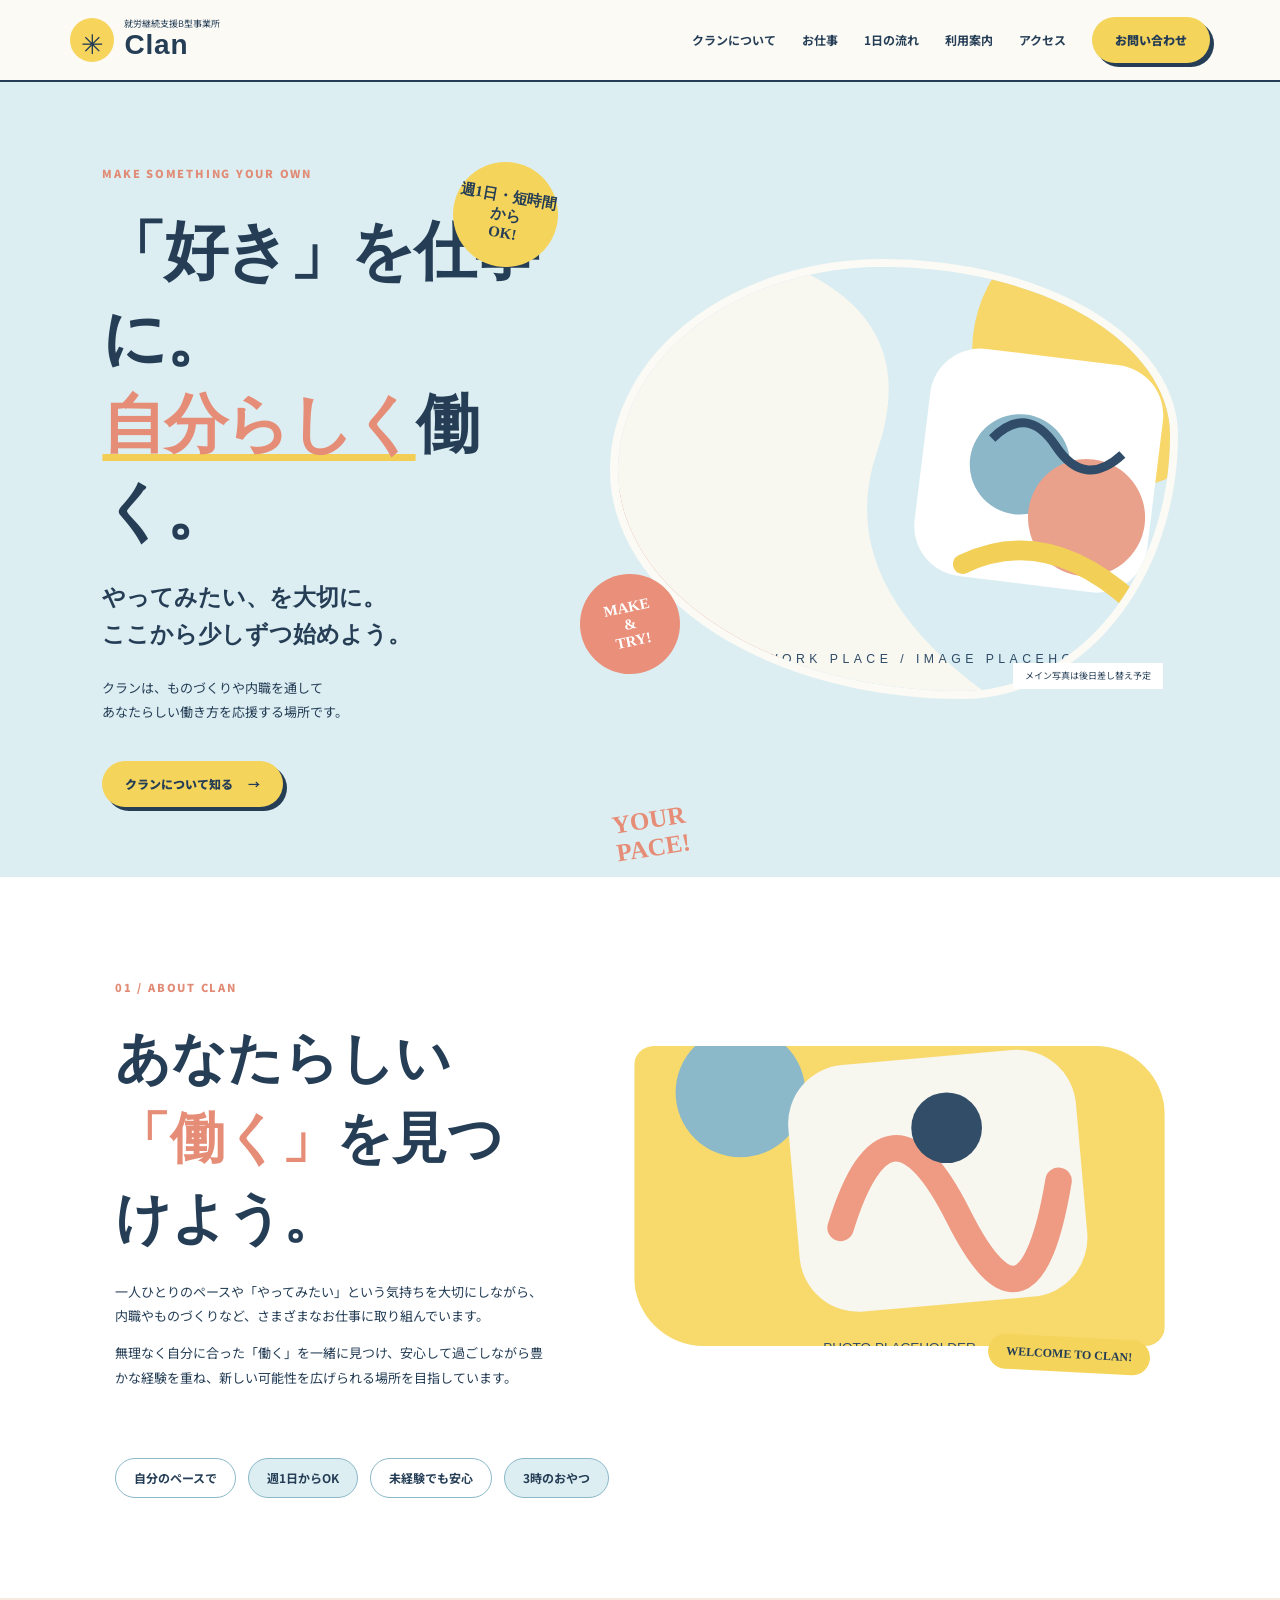
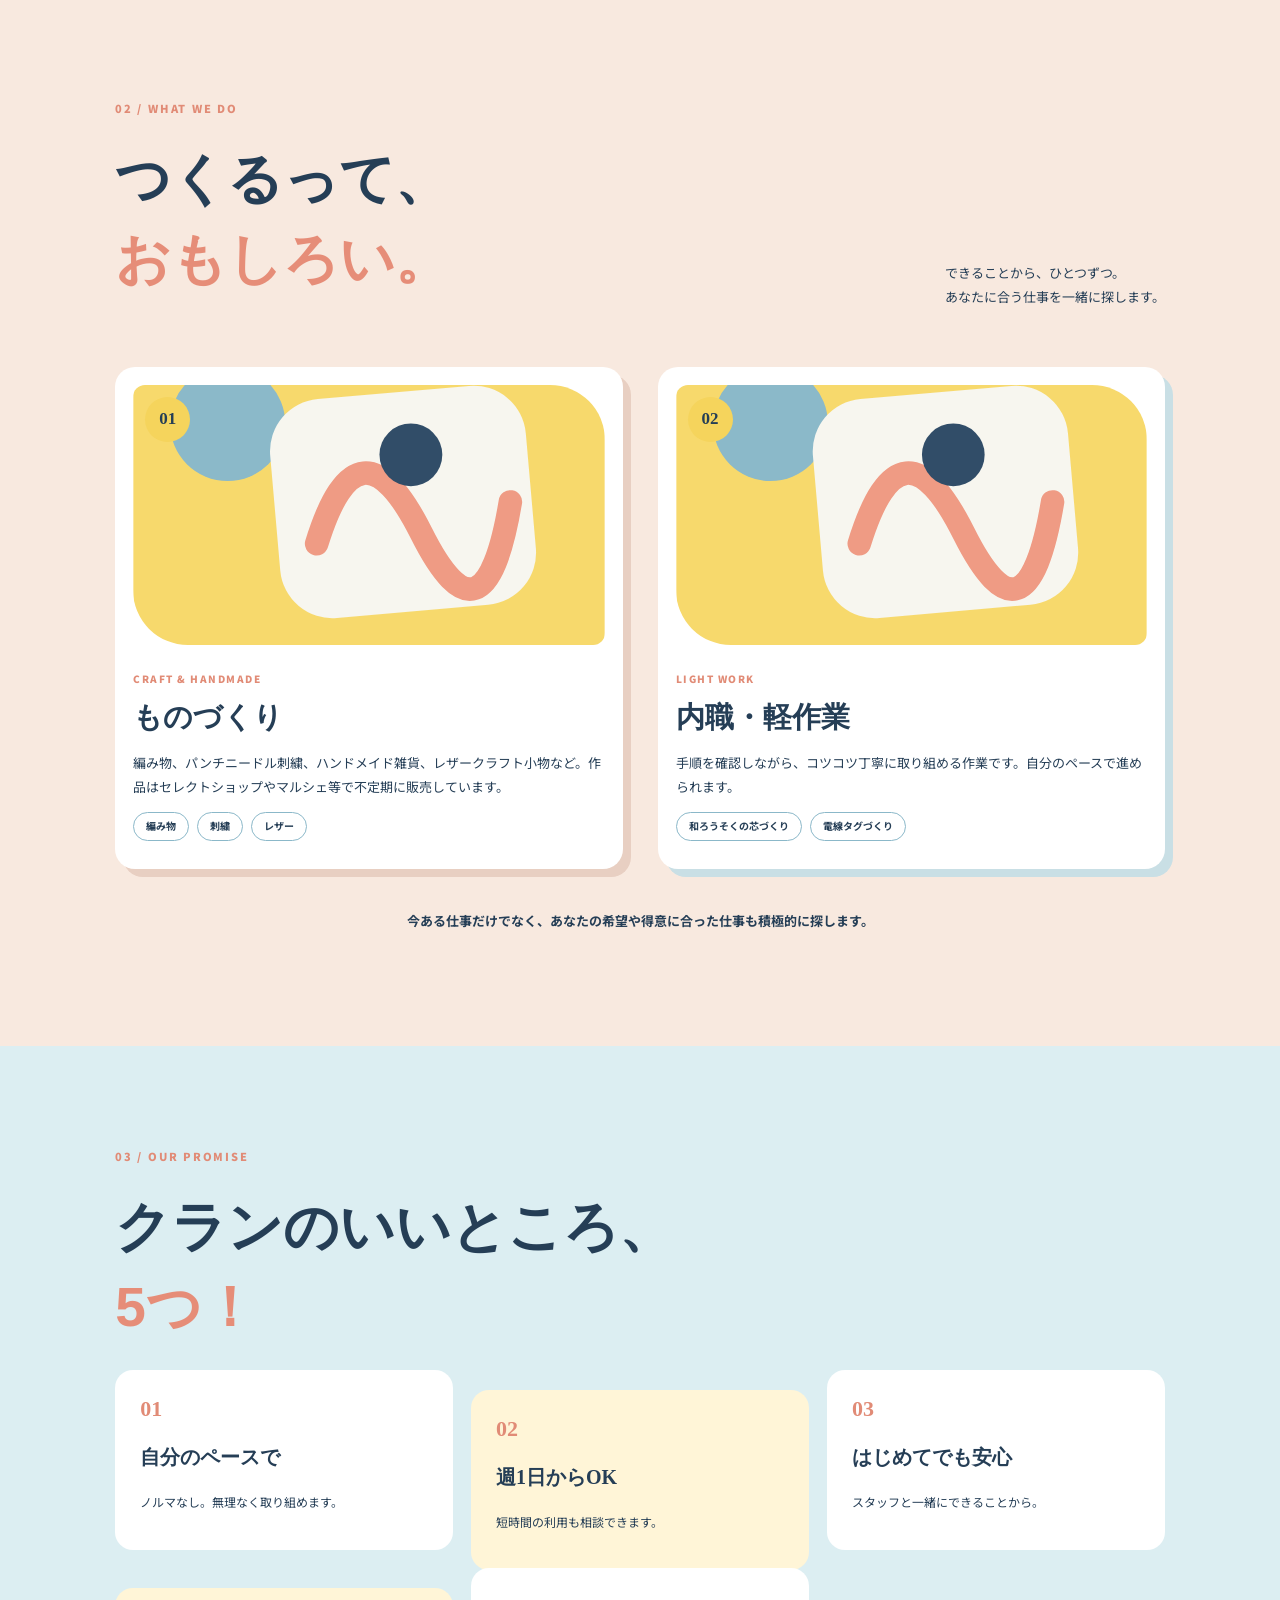
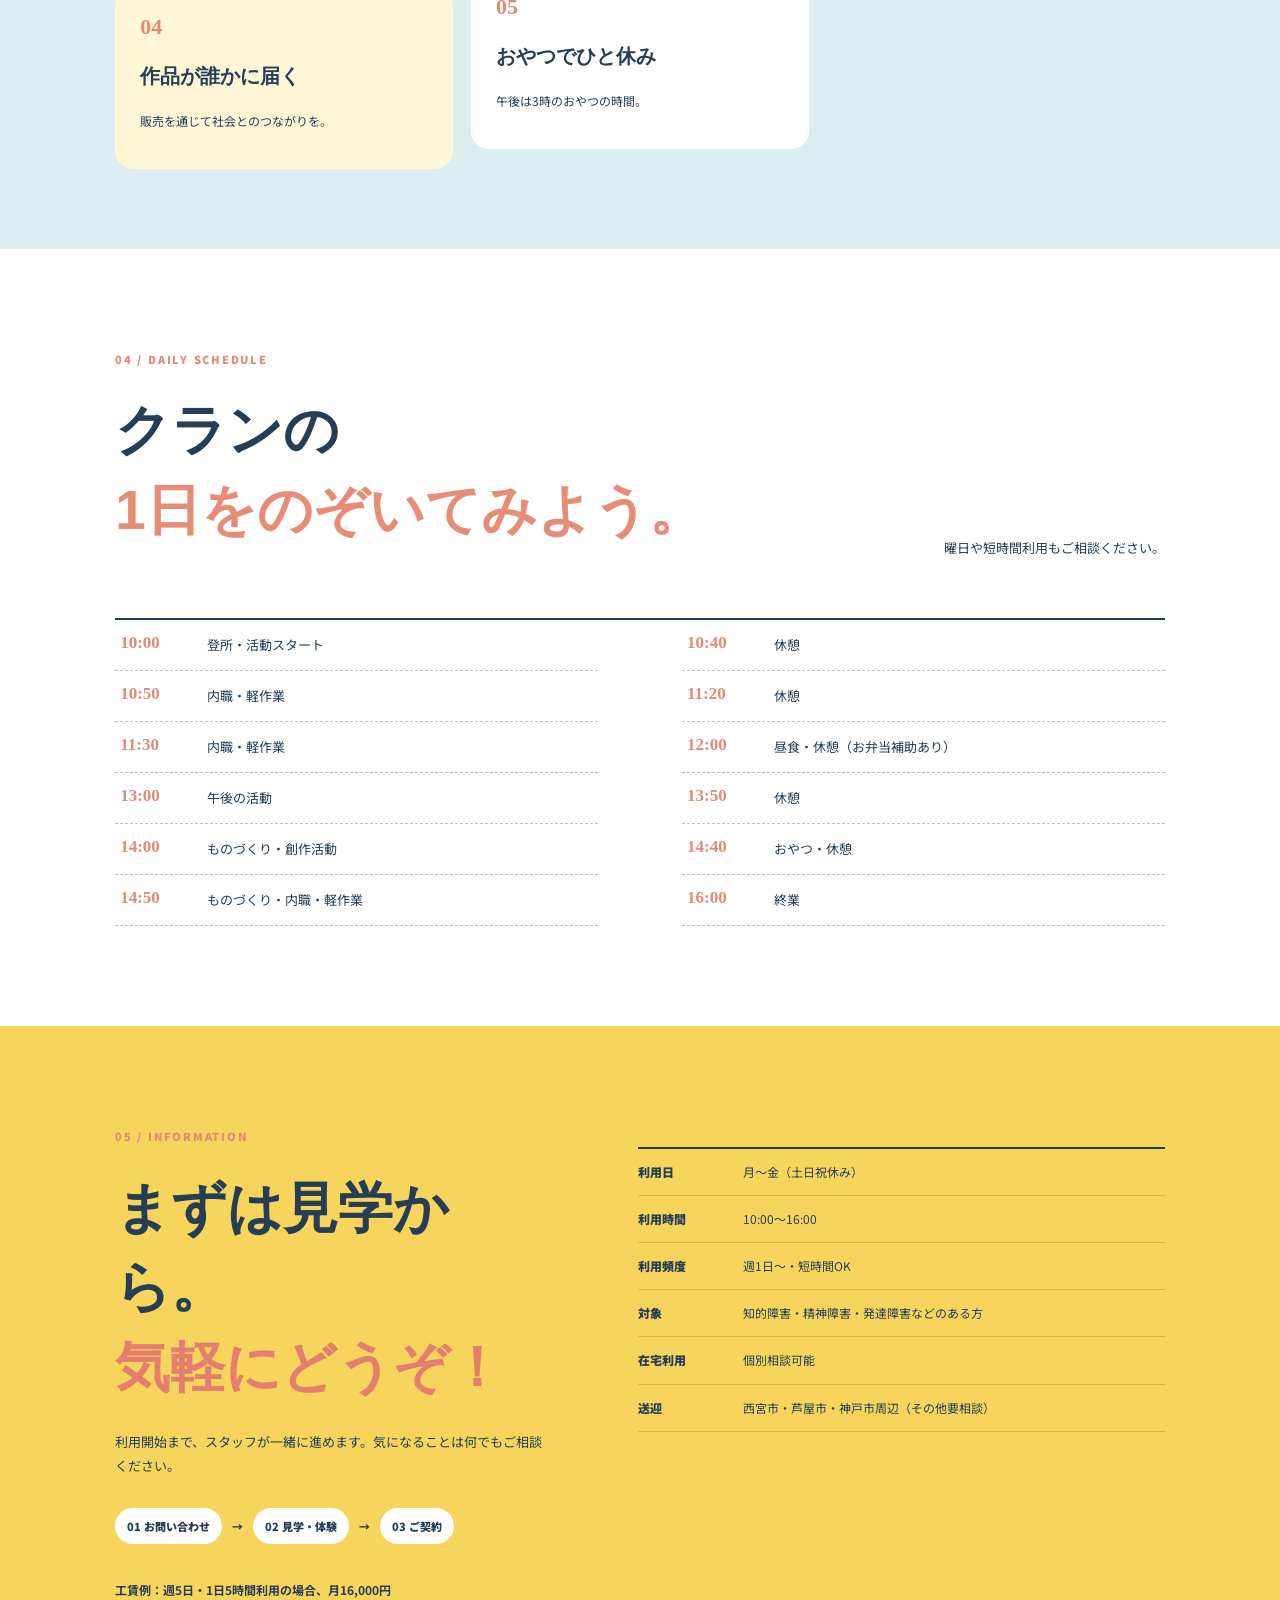
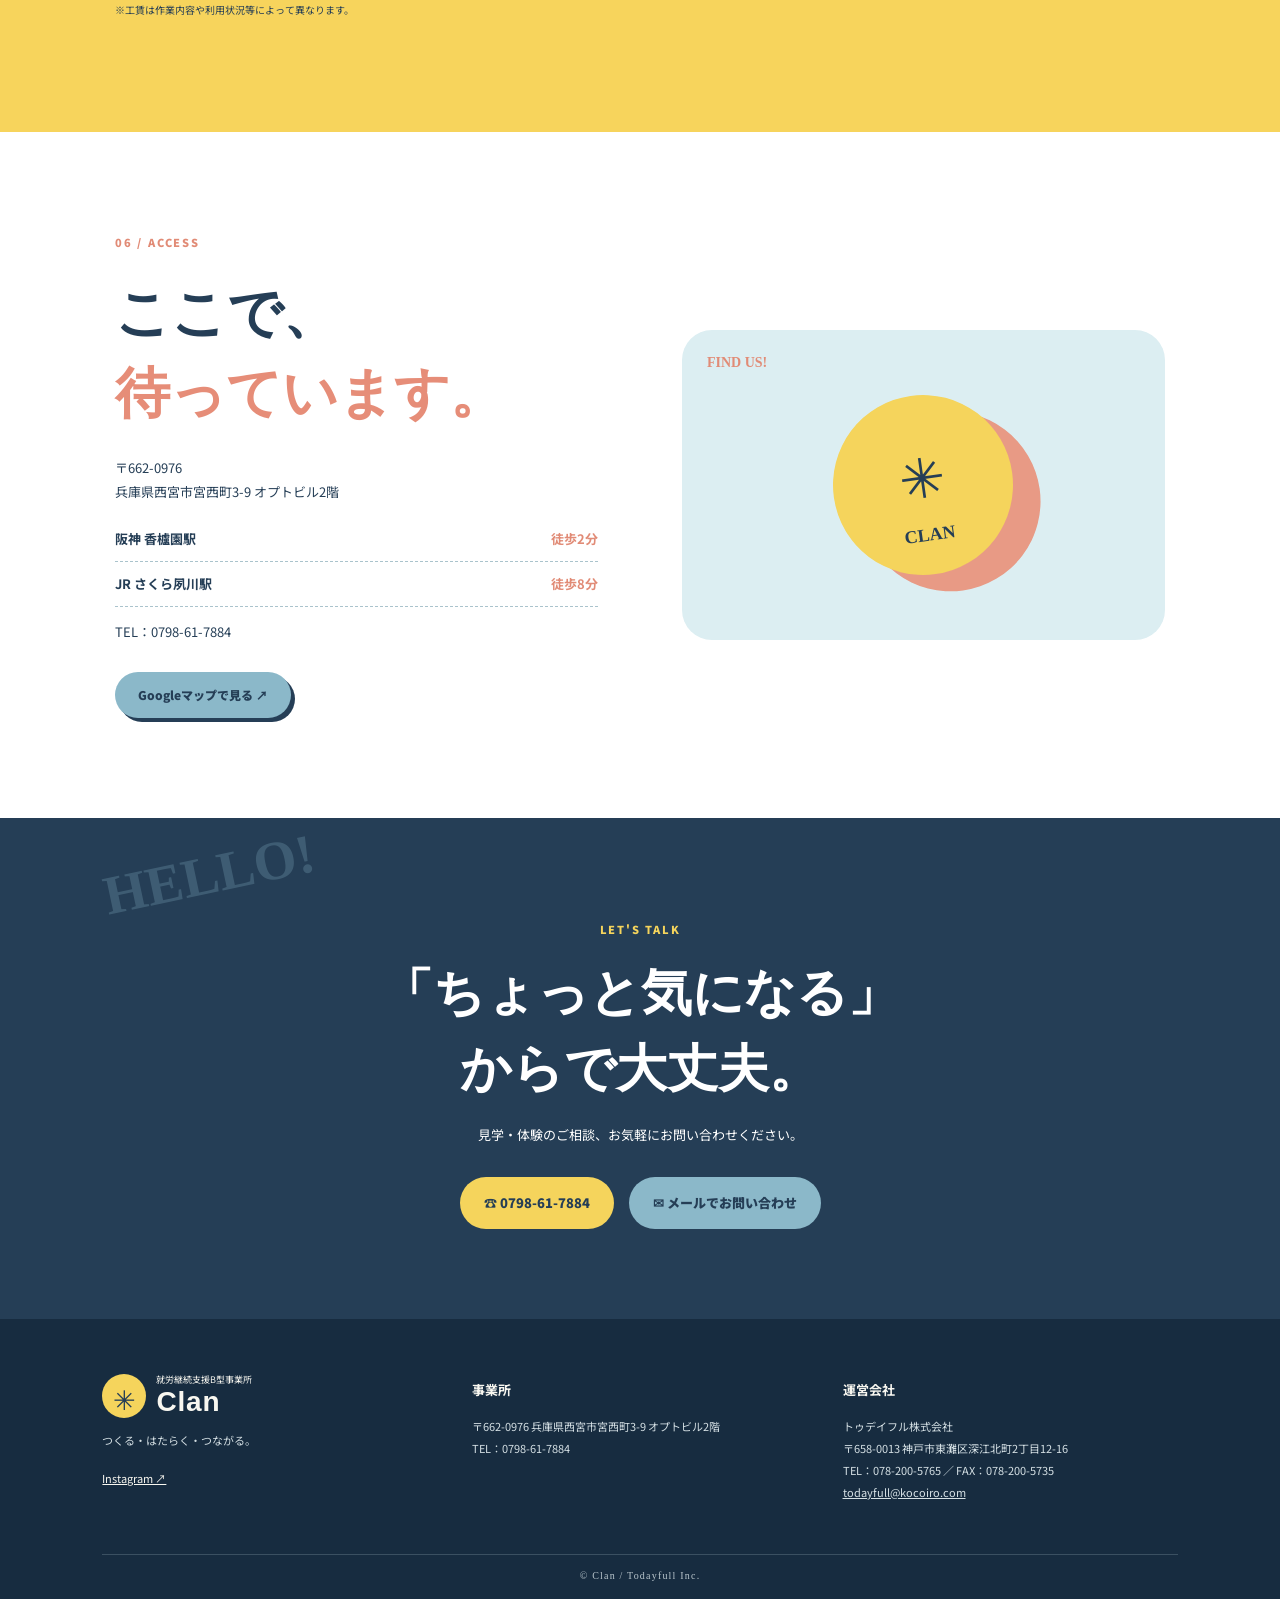
==== clan_hp_pattern_c/index.html @ 0d075fb5 "fistcommit" ====
<!doctype html>
<html lang="ja"><head><meta charset="utf-8"><meta name="viewport" content="width=device-width,initial-scale=1">
<meta name="description" content="就労継続支援B型事業所 Clan。ものづくりや内職を通して、自分らしい働き方を見つける場所です。">
<title>Clan｜好きなことを、仕事に。</title>
<link rel="preconnect" href="https://fonts.googleapis.com"><link rel="preconnect" href="https://fonts.gstatic.com" crossorigin>
<link href="https://fonts.googleapis.com/css2?family=Kosugi+Maru&family=Noto+Sans+JP:wght@400;500;700;900&display=swap" rel="stylesheet"><link rel="stylesheet" href="style.css"></head>
<body>
<header><a class="logo" href="#"><span class="logo-mark">✳</span><span><small>就労継続支援B型事業所</small><b>Clan</b></span></a><button class="menu" aria-expanded="false">MENU ☰</button><nav><a href="#about">クランについて</a><a href="#work">お仕事</a><a href="#day">1日の流れ</a><a href="#guide">利用案内</a><a href="#access">アクセス</a><a class="nav-btn" href="mailto:todayfull@kocoiro.com">お問い合わせ</a></nav></header>
<main>
<section class="hero"><div class="hero-text"><span class="sticker">週1日・短時間から<br>OK!</span><p class="eyebrow">MAKE SOMETHING YOUR OWN</p><h1>「好き」を仕事に。<br><span>自分らしく</span>働く。</h1><p class="lead">やってみたい、を大切に。<br>ここから少しずつ始めよう。</p><p class="intro-copy">クランは、ものづくりや内職を通して<br>あなたらしい働き方を応援する場所です。</p><a class="pill-btn" href="#guide">クランについて知る <b>→</b></a></div><div class="hero-image"><img src="assets/hero-placeholder.svg" alt="メインビジュアル仮画像"><span class="photo-note">メイン写真は後日差し替え予定</span><span class="burst">MAKE<br> &<br> TRY!</span></div><div class="scribble">YOUR<br>PACE!</div></section>
<section id="about" class="about section"><div class="section-tag">01 / ABOUT CLAN</div><div class="about-grid"><div><h2>あなたらしい<br><em>「働く」</em>を見つけよう。</h2><p>一人ひとりのペースや「やってみたい」という気持ちを大切にしながら、内職やものづくりなど、さまざまなお仕事に取り組んでいます。</p><p>無理なく自分に合った「働く」を一緒に見つけ、安心して過ごしながら豊かな経験を重ね、新しい可能性を広げられる場所を目指しています。</p></div><div class="about-photo"><img src="assets/facility-placeholder.svg" alt="事業所の仮画像"><span>WELCOME TO CLAN!</span></div></div><div class="mini-points"><span>自分のペースで</span><span>週1日からOK</span><span>未経験でも安心</span><span>3時のおやつ</span></div></section>
<section id="work" class="work section"><div class="section-tag">02 / WHAT WE DO</div><div class="section-title"><h2>つくるって、<br><em>おもしろい。</em></h2><p>できることから、ひとつずつ。<br>あなたに合う仕事を一緒に探します。</p></div><div class="work-grid"><article class="work-card craft"><div class="work-img"><img src="assets/craft-placeholder.svg" alt="ものづくりの仮画像"><b>01</b></div><p class="label">CRAFT & HANDMADE</p><h3>ものづくり</h3><p>編み物、パンチニードル刺繍、ハンドメイド雑貨、レザークラフト小物など。作品はセレクトショップやマルシェ等で不定期に販売しています。</p><div class="tags"><span>編み物</span><span>刺繍</span><span>レザー</span></div></article><article class="work-card light"><div class="work-img"><img src="assets/lightwork-placeholder.svg" alt="内職の仮画像"><b>02</b></div><p class="label">LIGHT WORK</p><h3>内職・軽作業</h3><p>手順を確認しながら、コツコツ丁寧に取り組める作業です。自分のペースで進められます。</p><div class="tags"><span>和ろうそくの芯づくり</span><span>電線タグづくり</span></div></article></div><p class="work-foot">今ある仕事だけでなく、あなたの希望や得意に合った仕事も積極的に探します。</p></section>
<section class="support section"><div class="section-tag">03 / OUR PROMISE</div><h2>クランのいいところ、<br><em>5つ！</em></h2><div class="support-grid"><article><b>01</b><h3>自分のペースで</h3><p>ノルマなし。無理なく取り組めます。</p></article><article><b>02</b><h3>週1日からOK</h3><p>短時間の利用も相談できます。</p></article><article><b>03</b><h3>はじめてでも安心</h3><p>スタッフと一緒にできることから。</p></article><article><b>04</b><h3>作品が誰かに届く</h3><p>販売を通じて社会とのつながりを。</p></article><article><b>05</b><h3>おやつでひと休み</h3><p>午後は3時のおやつの時間。</p></article></div></section>
<section id="day" class="day section"><div class="section-tag">04 / DAILY SCHEDULE</div><div class="section-title"><h2>クランの<br><em>1日をのぞいてみよう。</em></h2><p>曜日や短時間利用もご相談ください。</p></div><div class="schedule"><div><b>10:00</b><span>登所・活動スタート</span></div><div><b>10:40</b><span>休憩</span></div><div><b>10:50</b><span>内職・軽作業</span></div><div><b>11:20</b><span>休憩</span></div><div><b>11:30</b><span>内職・軽作業</span></div><div><b>12:00</b><span>昼食・休憩（お弁当補助あり）</span></div><div><b>13:00</b><span>午後の活動</span></div><div><b>13:50</b><span>休憩</span></div><div><b>14:00</b><span>ものづくり・創作活動</span></div><div><b>14:40</b><span>おやつ・休憩</span></div><div><b>14:50</b><span>ものづくり・内職・軽作業</span></div><div><b>16:00</b><span>終業</span></div></div></section>
<section id="guide" class="guide section"><div class="section-tag">05 / INFORMATION</div><div class="guide-grid"><div><h2>まずは見学から。<br><em>気軽にどうぞ！</em></h2><p>利用開始まで、スタッフが一緒に進めます。気になることは何でもご相談ください。</p><div class="steps"><span>01 お問い合わせ</span><i>→</i><span>02 見学・体験</span><i>→</i><span>03 ご契約</span></div></div><dl><div><dt>利用日</dt><dd>月〜金（土日祝休み）</dd></div><div><dt>利用時間</dt><dd>10:00〜16:00</dd></div><div><dt>利用頻度</dt><dd>週1日〜・短時間OK</dd></div><div><dt>対象</dt><dd>知的障害・精神障害・発達障害などのある方</dd></div><div><dt>在宅利用</dt><dd>個別相談可能</dd></div><div><dt>送迎</dt><dd>西宮市・芦屋市・神戸市周辺（その他要相談）</dd></div></dl></div><p class="wage">工賃例：週5日・1日5時間利用の場合、月16,000円 <small>※工賃は作業内容や利用状況等によって異なります。</small></p></section>
<section id="access" class="access section"><div class="section-tag">06 / ACCESS</div><div class="access-grid"><div><h2>ここで、<br><em>待っています。</em></h2><p>〒662-0976<br>兵庫県西宮市宮西町3-9 オプトビル2階</p><div class="station"><b>阪神 香櫨園駅</b><strong>徒歩2分</strong></div><div class="station"><b>JR さくら夙川駅</b><strong>徒歩8分</strong></div><p>TEL：<a href="tel:0798617884">0798-61-7884</a></p><a class="pill-btn blue" target="_blank" rel="noopener" href="https://www.google.com/maps/search/?api=1&query=兵庫県西宮市宮西町3-9+オプトビル2階">Googleマップで見る ↗</a></div><div class="map-card"><span>FIND US!</span><div class="map-art">✳<br><small>CLAN</small></div></div></div></section>
<section class="contact"><div class="contact-shape">HELLO!</div><p class="section-tag">LET'S TALK</p><h2>「ちょっと気になる」<br>からで大丈夫。</h2><p>見学・体験のご相談、お気軽にお問い合わせください。</p><div class="contact-buttons"><a href="tel:0798617884">☎ 0798-61-7884</a><a href="mailto:todayfull@kocoiro.com">✉ メールでお問い合わせ</a></div></section>
</main>
<footer><div class="footer-grid"><div><a class="logo foot-logo" href="#"><span class="logo-mark">✳</span><span><small>就労継続支援B型事業所</small><b>Clan</b></span></a><p>つくる・はたらく・つながる。</p><a href="https://www.instagram.com/kocoiro/" target="_blank" rel="noopener">Instagram ↗</a></div><div><b>事業所</b><p>〒662-0976 兵庫県西宮市宮西町3-9 オプトビル2階<br>TEL：0798-61-7884</p></div><div><b>運営会社</b><p>トゥデイフル株式会社<br>〒658-0013 神戸市東灘区深江北町2丁目12-16<br>TEL：078-200-5765 ／ FAX：078-200-5735<br><a href="mailto:todayfull@kocoiro.com">todayfull@kocoiro.com</a></p></div></div><div class="copyright">© Clan / Todayfull Inc.</div></footer><script src="script.js"></script></body></html>
---- clan_hp_pattern_c/style.css ----
*{box-sizing:border-box}html{scroll-behavior:smooth}body{margin:0;background:#fbfaf5;color:#253e56;font-family:"Noto Sans JP",sans-serif;line-height:1.85}a{color:inherit;text-decoration:none}header{height:82px;padding:0 5.5%;display:flex;align-items:center;justify-content:space-between;background:#fbfaf5;position:sticky;top:0;z-index:10;border-bottom:2px solid #253e56}nav{display:flex;align-items:center;gap:26px;font-size:12px;font-weight:700}nav a:hover{color:#e78e79}.logo{display:flex;align-items:center;gap:10px}.logo-mark{width:44px;height:44px;border-radius:50%;background:#f7d45c;color:#253e56;display:grid;place-items:center;font-size:27px}.logo small,.logo b{display:block;line-height:1.2}.logo small{font-size:9px}.logo b{font:900 28px "Kosugi Maru",sans-serif;letter-spacing:.03em}.nav-btn,.pill-btn{background:#f5d45c;border-radius:50px;padding:12px 23px;font-size:12px;font-weight:900;display:inline-flex;gap:15px;align-items:center;box-shadow:4px 4px 0 #253e56}.menu{display:none}.hero{min-height:620px;padding:70px 8%;display:grid;grid-template-columns:.9fr 1.1fr;gap:4%;align-items:center;position:relative;overflow:hidden;background:#dceef2}.hero-text{position:relative;z-index:2}.eyebrow,.section-tag{font-size:11px;font-weight:900;letter-spacing:.16em;color:#e18b76}.hero h1{font:900 clamp(42px,5vw,70px)/1.35 "Kosugi Maru",sans-serif;margin:25px 0;color:#253e56;letter-spacing:-.04em}.hero h1 span{color:#e68d78;text-decoration:underline;text-decoration-color:#f2cf54;text-decoration-thickness:7px;text-underline-offset:8px}.lead{font:700 23px/1.6 "Kosugi Maru",sans-serif}.intro-copy{font-size:13px;margin:22px 0}.pill-btn{margin-top:15px}.hero-image{height:440px;position:relative}.hero-image img{width:100%;height:100%;object-fit:cover;border-radius:48% 52% 38% 62%/48% 40% 60% 52%;border:8px solid #fbfaf5}.photo-note{position:absolute;bottom:10px;right:15px;background:#fff;padding:5px 12px;font-size:9px}.sticker{position:absolute;right:2%;top:10px;background:#f5d45c;border-radius:50%;width:105px;height:105px;display:grid;place-content:center;text-align:center;font:900 15px "Kosugi Maru";transform:rotate(10deg);z-index:3}.burst{position:absolute;bottom:25px;left:-30px;background:#e98f7a;color:#fff;border-radius:50%;width:100px;height:100px;display:grid;place-content:center;text-align:center;font:900 15px "Kosugi Maru";transform:rotate(-12deg)}.scribble{position:absolute;bottom:15px;left:48%;font:900 25px "Kosugi Maru";color:#e68d78;transform:rotate(-9deg)}.section{padding:100px 9%}.section h2{font:900 clamp(34px,4.5vw,55px)/1.45 "Kosugi Maru",sans-serif;margin:22px 0}.section h2 em{font-style:normal;color:#e68d78}.about{background:#fff}.about-grid{display:grid;grid-template-columns:.9fr 1.1fr;gap:8%;align-items:center}.about-grid p{font-size:13px}.about-photo{position:relative}.about-photo img{width:100%;height:300px;object-fit:cover;border-radius:20px 70px 20px 70px}.about-photo span{position:absolute;bottom:-18px;right:15px;background:#f5d45c;padding:10px 18px;border-radius:30px;font:900 12px "Kosugi Maru";transform:rotate(3deg)}.mini-points{display:flex;flex-wrap:wrap;gap:12px;margin-top:55px}.mini-points span,.tags span{border:1.5px solid #8bb8c9;border-radius:50px;padding:8px 18px;font-size:12px;font-weight:700}.mini-points span:nth-child(2n){background:#dceef2}.work{background:#f8e9df}.section-title{display:flex;align-items:end;justify-content:space-between;margin-bottom:45px}.section-title p{font-size:13px}.work-grid{display:grid;grid-template-columns:1fr 1fr;gap:35px}.work-card{background:#fff;padding:18px 18px 28px;border-radius:20px;box-shadow:8px 8px 0 #e8cfc2}.work-card.light{box-shadow:8px 8px 0 #c9dfe5}.work-img{height:260px;position:relative}.work-img img{width:100%;height:100%;object-fit:cover;border-radius:12px 55px 12px 55px}.work-img b{position:absolute;top:12px;left:12px;background:#f5d45c;border-radius:50%;width:45px;height:45px;display:grid;place-items:center;font:900 17px Georgia}.label{font-size:10px;letter-spacing:.15em;color:#e18b76;font-weight:900;margin-top:25px}.work-card h3{font:900 29px "Kosugi Maru";margin:0}.work-card>p:not(.label){font-size:13px}.tags{display:flex;gap:8px;flex-wrap:wrap}.tags span{font-size:10px;padding:4px 12px}.work-foot{text-align:center;font-size:13px;font-weight:700;margin-top:40px}.support{background:#dceef2}.support-grid{display:grid;grid-template-columns:repeat(3,1fr);gap:18px}.support-grid article{background:#fff;border-radius:18px;padding:25px;min-height:170px;position:relative}.support-grid article:nth-child(2n){transform:translateY(20px);background:#fff5d7}.support-grid b{font:900 22px Georgia;color:#e18b76}.support-grid h3{font:900 20px "Kosugi Maru"}.support-grid p{font-size:12px}.day{background:#fff}.schedule{display:grid;grid-template-columns:1fr 1fr;gap:0 8%;border-top:2px solid #253e56}.schedule div{display:flex;gap:22px;padding:13px 5px;border-bottom:1px dashed #a9c5cf}.schedule b{font:900 17px Georgia;color:#e18b76;min-width:65px}.schedule span{font-size:13px}.guide{background:#f7d45c}.guide-grid{display:grid;grid-template-columns:1fr 1.2fr;gap:8%;align-items:start}.guide-grid h2 em{color:#e47f70}.guide-grid>div>p{font-size:13px}.guide dl{margin:0;border-top:2px solid #253e56}.guide dl div{display:grid;grid-template-columns:105px 1fr;padding:12px 0;border-bottom:1px solid #d1b94f;font-size:12px}.guide dt{font-weight:900}.guide dd{margin:0}.steps{display:flex;flex-wrap:wrap;gap:10px;align-items:center;margin-top:30px;font-size:11px;font-weight:900}.steps span{background:#fff;border-radius:40px;padding:8px 12px}.steps i{font-style:normal}.wage{font-size:12px;font-weight:700;margin-top:35px}.wage small{display:block;font-size:10px;font-weight:400}.access{background:#fff}.access-grid{display:grid;grid-template-columns:1fr 1fr;gap:8%;align-items:center}.access-grid p{font-size:13px}.station{display:flex;justify-content:space-between;border-bottom:1px dashed #aac3cc;padding:10px 0;font-size:13px}.station strong{color:#e18b76}.blue{background:#8bb8c9;box-shadow:4px 4px 0 #253e56}.map-card{height:310px;background:#dceef2;border-radius:30px;display:grid;place-items:center;position:relative;overflow:hidden}.map-card>span{position:absolute;top:25px;left:25px;font:900 14px "Kosugi Maru";color:#e18b76}.map-art{width:180px;height:180px;border-radius:50%;background:#f5d45c;display:grid;place-content:center;text-align:center;font-size:55px;box-shadow:25px 20px 0 #e89a85;transform:rotate(-8deg)}.map-art small{font:900 18px "Kosugi Maru"}.contact{background:#253e56;color:#fff;text-align:center;padding:90px 7%;position:relative;overflow:hidden}.contact h2{font:900 clamp(35px,4vw,52px)/1.5 "Kosugi Maru";margin:15px}.contact>p:not(.section-tag){font-size:13px}.contact .section-tag{color:#f5d45c}.contact-shape{position:absolute;left:8%;top:25px;color:#8bb8c9;font:900 55px "Kosugi Maru";opacity:.25;transform:rotate(-12deg)}.contact-buttons{display:flex;justify-content:center;gap:15px;margin-top:30px}.contact-buttons a{background:#f5d45c;color:#253e56;border-radius:50px;padding:14px 24px;font-size:13px;font-weight:900}.contact-buttons a:nth-child(2){background:#8bb8c9}footer{background:#172c40;color:#f8f7f0;padding:55px 8% 18px}.footer-grid{display:grid;grid-template-columns:1fr 1fr 1fr;gap:35px}.foot-logo .logo-mark{background:#f5d45c}.footer-grid p{font-size:11px;line-height:2;color:#d5e0e4}.footer-grid>div>b{font-size:13px}.footer-grid a:not(.logo){text-decoration:underline;font-size:11px}.copyright{text-align:center;border-top:1px solid #3b5061;margin-top:40px;padding-top:15px;font:10px Georgia;letter-spacing:.12em;color:#b8c5cb}@media(max-width:900px){nav{gap:12px;font-size:10px}.section{padding:80px 7%}.hero{padding-left:6%;padding-right:6%}}@media(max-width:700px){header{height:70px;padding:0 6%}.menu{display:block;border:0;background:none;color:#253e56;font-weight:900}nav{display:none;position:absolute;top:70px;left:0;right:0;background:#fbfaf5;padding:20px 7%;flex-direction:column;align-items:stretch;border-bottom:2px solid #253e56}nav.open{display:flex}nav a{padding:8px}.hero{display:flex;flex-direction:column;padding:50px 7% 75px;gap:35px}.hero h1{font-size:43px}.hero-image{height:290px;width:100%}.sticker{right:0;top:0;width:85px;height:85px;font-size:12px}.burst{width:75px;height:75px;font-size:12px;left:-10px}.scribble{display:none}.section{padding:75px 7%}.about-grid,.guide-grid,.access-grid{grid-template-columns:1fr;gap:25px}.about-photo img{height:230px}.section-title{display:block}.section-title p{margin-top:15px}.work-grid{grid-template-columns:1fr}.work-img{height:220px}.support-grid{grid-template-columns:1fr 1fr}.support-grid article:nth-child(2n){transform:none}.schedule{grid-template-columns:1fr}.guide dl div{grid-template-columns:90px 1fr}.contact-buttons{flex-direction:column;align-items:center}.contact-buttons a{width:min(100%,310px)}.footer-grid{grid-template-columns:1fr;gap:22px}.map-card{height:230px}}
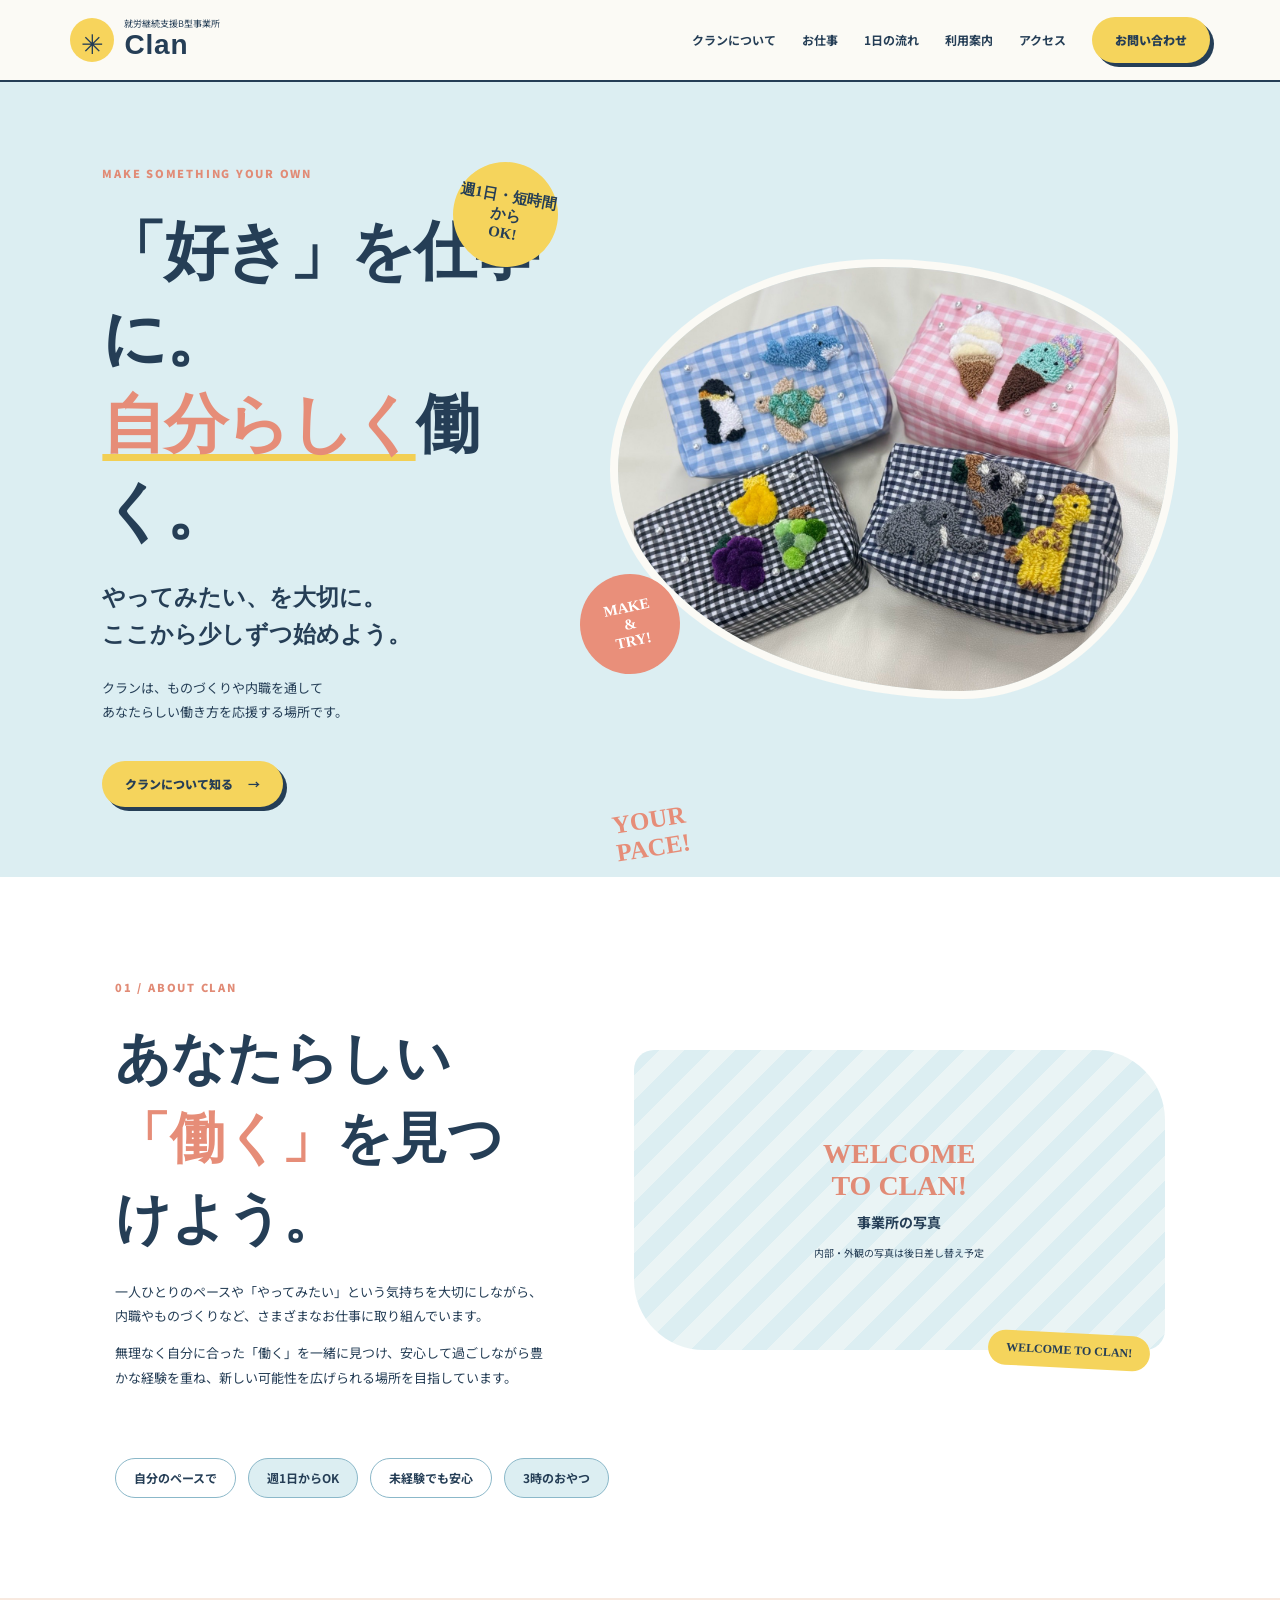
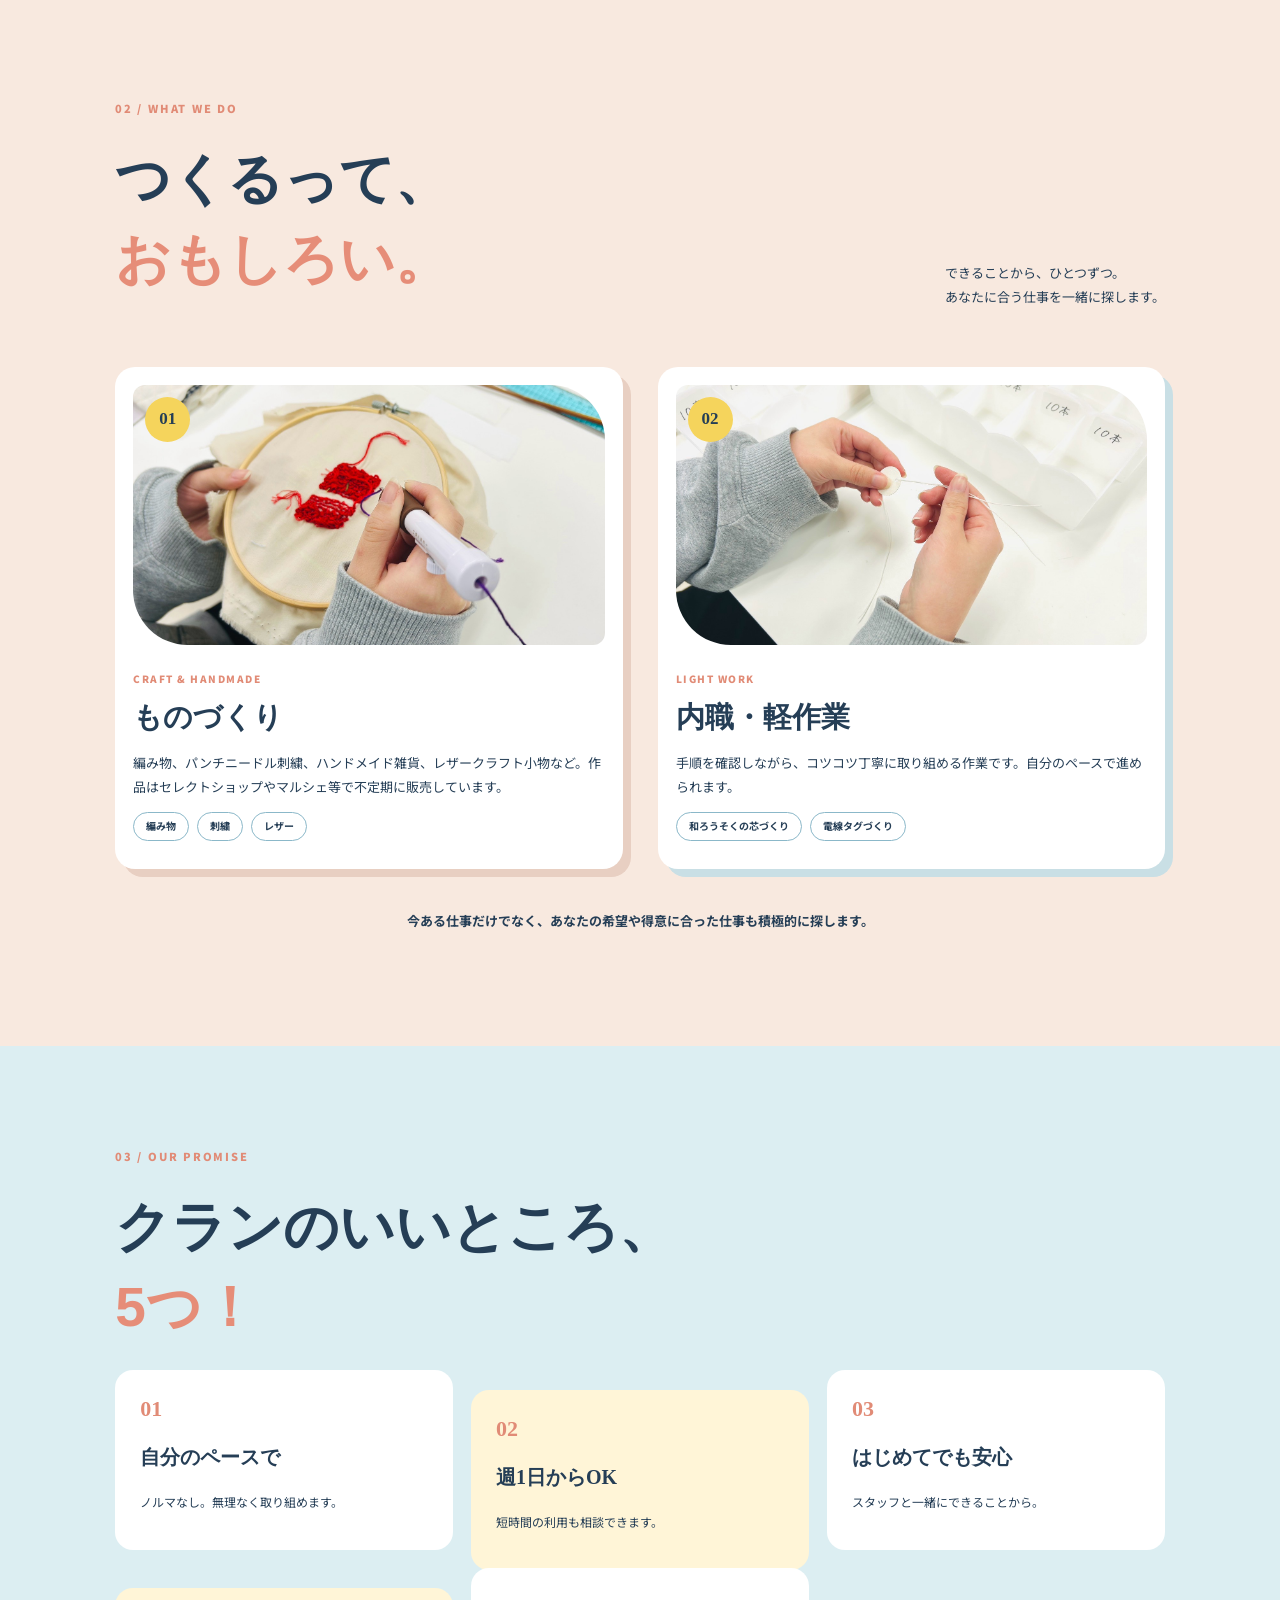
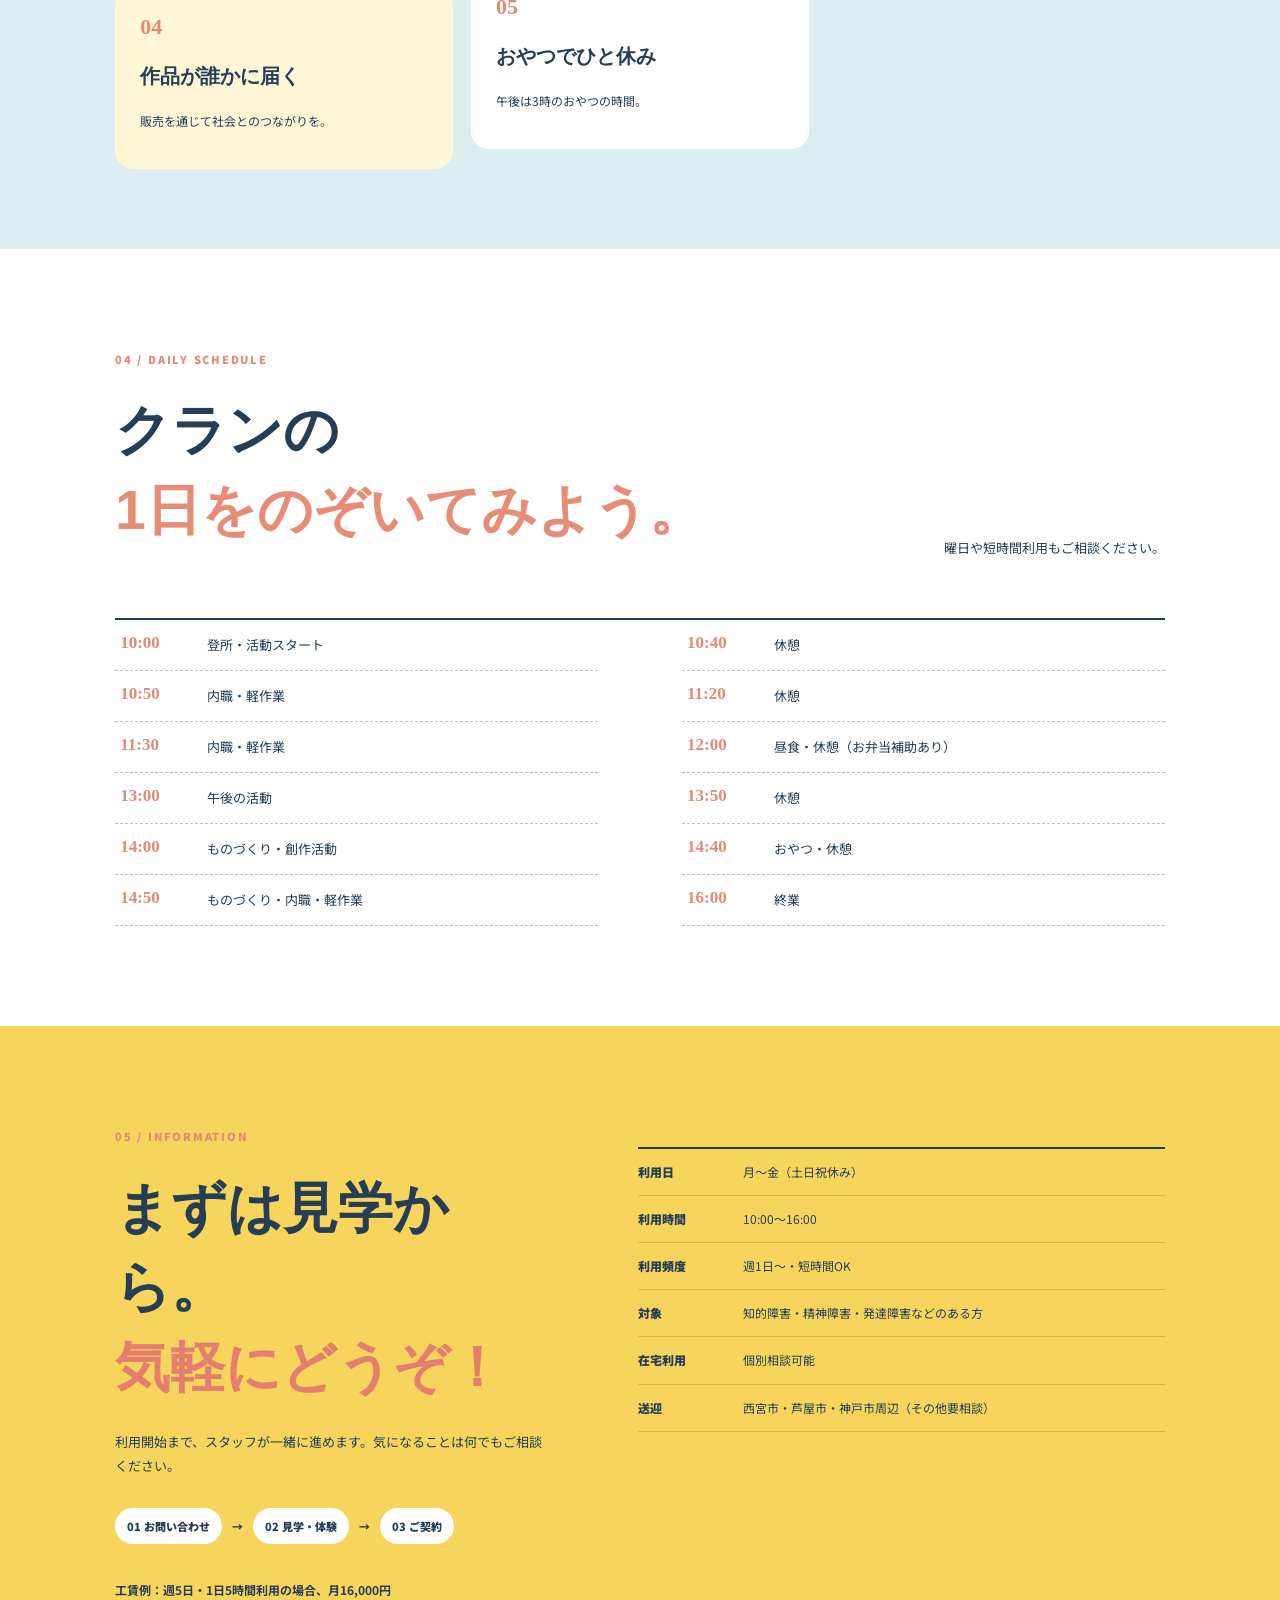
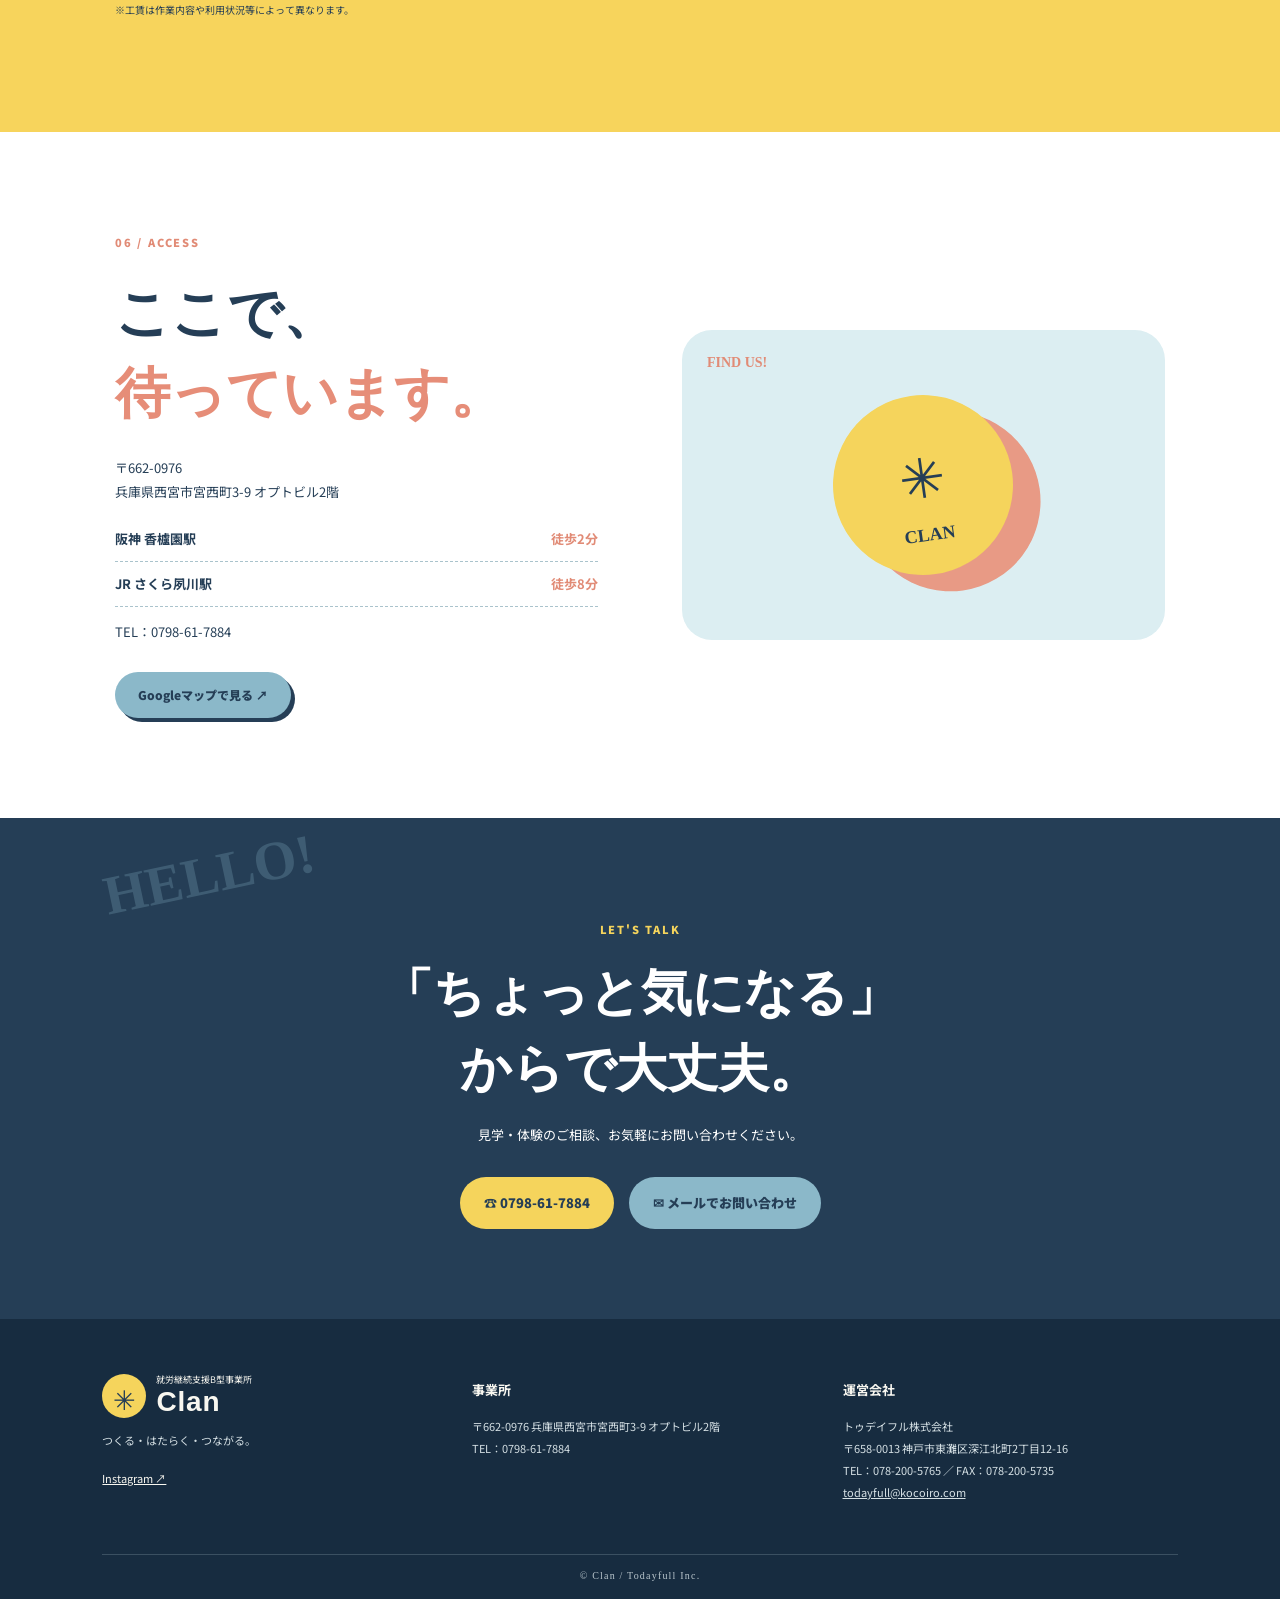
==== commit f6f0000f: "modify1115" ====
--- a/clan_hp_pattern_c/index.html
+++ b/clan_hp_pattern_c/index.html
@@ -1,19 +1,120 @@
 <!doctype html>
-<html lang="ja"><head><meta charset="utf-8"><meta name="viewport" content="width=device-width,initial-scale=1">
+<html lang="ja">
+<head>
+<meta charset="utf-8">
+<meta name="viewport" content="width=device-width,initial-scale=1">
 <meta name="description" content="就労継続支援B型事業所 Clan。ものづくりや内職を通して、自分らしい働き方を見つける場所です。">
 <title>Clan｜好きなことを、仕事に。</title>
-<link rel="preconnect" href="https://fonts.googleapis.com"><link rel="preconnect" href="https://fonts.gstatic.com" crossorigin>
-<link href="https://fonts.googleapis.com/css2?family=Kosugi+Maru&family=Noto+Sans+JP:wght@400;500;700;900&display=swap" rel="stylesheet"><link rel="stylesheet" href="style.css"></head>
+<link rel="preconnect" href="https://fonts.googleapis.com">
+<link rel="preconnect" href="https://fonts.gstatic.com" crossorigin>
+<link href="https://fonts.googleapis.com/css2?family=Kosugi+Maru&family=Noto+Sans+JP:wght@400;500;700;900&display=swap" rel="stylesheet">
+<link rel="stylesheet" href="style.css">
+</head>
 <body>
-<header><a class="logo" href="#"><span class="logo-mark">✳</span><span><small>就労継続支援B型事業所</small><b>Clan</b></span></a><button class="menu" aria-expanded="false">MENU ☰</button><nav><a href="#about">クランについて</a><a href="#work">お仕事</a><a href="#day">1日の流れ</a><a href="#guide">利用案内</a><a href="#access">アクセス</a><a class="nav-btn" href="mailto:todayfull@kocoiro.com">お問い合わせ</a></nav></header>
+<header>
+  <a class="logo" href="#"><span class="logo-mark">✳</span><span><small>就労継続支援B型事業所</small><b>Clan</b></span></a>
+  <button class="menu" aria-expanded="false" aria-label="メニューを開く">MENU ☰</button>
+  <nav>
+    <a href="#about">クランについて</a><a href="#work">お仕事</a><a href="#day">1日の流れ</a><a href="#guide">利用案内</a><a href="#access">アクセス</a>
+    <a class="nav-btn" href="mailto:todayfull@kocoiro.com">お問い合わせ</a>
+  </nav>
+</header>
 <main>
-<section class="hero"><div class="hero-text"><span class="sticker">週1日・短時間から<br>OK!</span><p class="eyebrow">MAKE SOMETHING YOUR OWN</p><h1>「好き」を仕事に。<br><span>自分らしく</span>働く。</h1><p class="lead">やってみたい、を大切に。<br>ここから少しずつ始めよう。</p><p class="intro-copy">クランは、ものづくりや内職を通して<br>あなたらしい働き方を応援する場所です。</p><a class="pill-btn" href="#guide">クランについて知る <b>→</b></a></div><div class="hero-image"><img src="assets/hero-placeholder.svg" alt="メインビジュアル仮画像"><span class="photo-note">メイン写真は後日差し替え予定</span><span class="burst">MAKE<br> &<br> TRY!</span></div><div class="scribble">YOUR<br>PACE!</div></section>
-<section id="about" class="about section"><div class="section-tag">01 / ABOUT CLAN</div><div class="about-grid"><div><h2>あなたらしい<br><em>「働く」</em>を見つけよう。</h2><p>一人ひとりのペースや「やってみたい」という気持ちを大切にしながら、内職やものづくりなど、さまざまなお仕事に取り組んでいます。</p><p>無理なく自分に合った「働く」を一緒に見つけ、安心して過ごしながら豊かな経験を重ね、新しい可能性を広げられる場所を目指しています。</p></div><div class="about-photo"><img src="assets/facility-placeholder.svg" alt="事業所の仮画像"><span>WELCOME TO CLAN!</span></div></div><div class="mini-points"><span>自分のペースで</span><span>週1日からOK</span><span>未経験でも安心</span><span>3時のおやつ</span></div></section>
-<section id="work" class="work section"><div class="section-tag">02 / WHAT WE DO</div><div class="section-title"><h2>つくるって、<br><em>おもしろい。</em></h2><p>できることから、ひとつずつ。<br>あなたに合う仕事を一緒に探します。</p></div><div class="work-grid"><article class="work-card craft"><div class="work-img"><img src="assets/craft-placeholder.svg" alt="ものづくりの仮画像"><b>01</b></div><p class="label">CRAFT & HANDMADE</p><h3>ものづくり</h3><p>編み物、パンチニードル刺繍、ハンドメイド雑貨、レザークラフト小物など。作品はセレクトショップやマルシェ等で不定期に販売しています。</p><div class="tags"><span>編み物</span><span>刺繍</span><span>レザー</span></div></article><article class="work-card light"><div class="work-img"><img src="assets/lightwork-placeholder.svg" alt="内職の仮画像"><b>02</b></div><p class="label">LIGHT WORK</p><h3>内職・軽作業</h3><p>手順を確認しながら、コツコツ丁寧に取り組める作業です。自分のペースで進められます。</p><div class="tags"><span>和ろうそくの芯づくり</span><span>電線タグづくり</span></div></article></div><p class="work-foot">今ある仕事だけでなく、あなたの希望や得意に合った仕事も積極的に探します。</p></section>
-<section class="support section"><div class="section-tag">03 / OUR PROMISE</div><h2>クランのいいところ、<br><em>5つ！</em></h2><div class="support-grid"><article><b>01</b><h3>自分のペースで</h3><p>ノルマなし。無理なく取り組めます。</p></article><article><b>02</b><h3>週1日からOK</h3><p>短時間の利用も相談できます。</p></article><article><b>03</b><h3>はじめてでも安心</h3><p>スタッフと一緒にできることから。</p></article><article><b>04</b><h3>作品が誰かに届く</h3><p>販売を通じて社会とのつながりを。</p></article><article><b>05</b><h3>おやつでひと休み</h3><p>午後は3時のおやつの時間。</p></article></div></section>
-<section id="day" class="day section"><div class="section-tag">04 / DAILY SCHEDULE</div><div class="section-title"><h2>クランの<br><em>1日をのぞいてみよう。</em></h2><p>曜日や短時間利用もご相談ください。</p></div><div class="schedule"><div><b>10:00</b><span>登所・活動スタート</span></div><div><b>10:40</b><span>休憩</span></div><div><b>10:50</b><span>内職・軽作業</span></div><div><b>11:20</b><span>休憩</span></div><div><b>11:30</b><span>内職・軽作業</span></div><div><b>12:00</b><span>昼食・休憩（お弁当補助あり）</span></div><div><b>13:00</b><span>午後の活動</span></div><div><b>13:50</b><span>休憩</span></div><div><b>14:00</b><span>ものづくり・創作活動</span></div><div><b>14:40</b><span>おやつ・休憩</span></div><div><b>14:50</b><span>ものづくり・内職・軽作業</span></div><div><b>16:00</b><span>終業</span></div></div></section>
-<section id="guide" class="guide section"><div class="section-tag">05 / INFORMATION</div><div class="guide-grid"><div><h2>まずは見学から。<br><em>気軽にどうぞ！</em></h2><p>利用開始まで、スタッフが一緒に進めます。気になることは何でもご相談ください。</p><div class="steps"><span>01 お問い合わせ</span><i>→</i><span>02 見学・体験</span><i>→</i><span>03 ご契約</span></div></div><dl><div><dt>利用日</dt><dd>月〜金（土日祝休み）</dd></div><div><dt>利用時間</dt><dd>10:00〜16:00</dd></div><div><dt>利用頻度</dt><dd>週1日〜・短時間OK</dd></div><div><dt>対象</dt><dd>知的障害・精神障害・発達障害などのある方</dd></div><div><dt>在宅利用</dt><dd>個別相談可能</dd></div><div><dt>送迎</dt><dd>西宮市・芦屋市・神戸市周辺（その他要相談）</dd></div></dl></div><p class="wage">工賃例：週5日・1日5時間利用の場合、月16,000円 <small>※工賃は作業内容や利用状況等によって異なります。</small></p></section>
-<section id="access" class="access section"><div class="section-tag">06 / ACCESS</div><div class="access-grid"><div><h2>ここで、<br><em>待っています。</em></h2><p>〒662-0976<br>兵庫県西宮市宮西町3-9 オプトビル2階</p><div class="station"><b>阪神 香櫨園駅</b><strong>徒歩2分</strong></div><div class="station"><b>JR さくら夙川駅</b><strong>徒歩8分</strong></div><p>TEL：<a href="tel:0798617884">0798-61-7884</a></p><a class="pill-btn blue" target="_blank" rel="noopener" href="https://www.google.com/maps/search/?api=1&query=兵庫県西宮市宮西町3-9+オプトビル2階">Googleマップで見る ↗</a></div><div class="map-card"><span>FIND US!</span><div class="map-art">✳<br><small>CLAN</small></div></div></div></section>
-<section class="contact"><div class="contact-shape">HELLO!</div><p class="section-tag">LET'S TALK</p><h2>「ちょっと気になる」<br>からで大丈夫。</h2><p>見学・体験のご相談、お気軽にお問い合わせください。</p><div class="contact-buttons"><a href="tel:0798617884">☎ 0798-61-7884</a><a href="mailto:todayfull@kocoiro.com">✉ メールでお問い合わせ</a></div></section>
+<section class="hero">
+  <div class="hero-text">
+    <span class="sticker">週1日・短時間から<br>OK!</span>
+    <p class="eyebrow">MAKE SOMETHING YOUR OWN</p>
+    <h1>「好き」を仕事に。<br><span>自分らしく</span>働く。</h1>
+    <p class="lead">やってみたい、を大切に。<br>ここから少しずつ始めよう。</p>
+    <p class="intro-copy">クランは、ものづくりや内職を通して<br>あなたらしい働き方を応援する場所です。</p>
+    <a class="pill-btn" href="#guide">クランについて知る <b>→</b></a>
+  </div>
+  <div class="hero-image"><img src="assets/main.jpg" alt="ギンガムチェックの生地に動物やアイスの刺繍を施したポーチ"><span class="burst">MAKE<br>&<br>TRY!</span></div>
+  <div class="scribble">YOUR<br>PACE!</div>
+</section>
+<section id="about" class="about section">
+  <div class="section-tag">01 / ABOUT CLAN</div>
+  <div class="about-grid">
+    <div><h2>あなたらしい<br><em>「働く」</em>を見つけよう。</h2>
+      <p>一人ひとりのペースや「やってみたい」という気持ちを大切にしながら、内職やものづくりなど、さまざまなお仕事に取り組んでいます。</p>
+      <p>無理なく自分に合った「働く」を一緒に見つけ、安心して過ごしながら豊かな経験を重ね、新しい可能性を広げられる場所を目指しています。</p>
+    </div>
+    <div class="about-photo"><div class="facility-placeholder"><span>WELCOME<br>TO CLAN!</span><b>事業所の写真</b><small>内部・外観の写真は後日差し替え予定</small></div><span>WELCOME TO CLAN!</span></div>
+  </div>
+  <div class="mini-points"><span>自分のペースで</span><span>週1日からOK</span><span>未経験でも安心</span><span>3時のおやつ</span></div>
+</section>
+<section id="work" class="work section">
+  <div class="section-tag">02 / WHAT WE DO</div>
+  <div class="section-title"><h2>つくるって、<br><em>おもしろい。</em></h2><p>できることから、ひとつずつ。<br>あなたに合う仕事を一緒に探します。</p></div>
+  <div class="work-grid">
+    <article class="work-card craft"><div class="work-img"><img src="assets/work1.jpg" alt="パンチニードルで赤い糸を使って制作している手元"><b>01</b></div>
+      <p class="label">CRAFT & HANDMADE</p><h3>ものづくり</h3>
+      <p>編み物、パンチニードル刺繍、ハンドメイド雑貨、レザークラフト小物など。作品はセレクトショップやマルシェ等で不定期に販売しています。</p>
+      <div class="tags"><span>編み物</span><span>刺繍</span><span>レザー</span></div>
+    </article>
+    <article class="work-card light"><div class="work-img"><img src="assets/work2.jpg" alt="和ろうそくの芯づくり作業をしている手元"><b>02</b></div>
+      <p class="label">LIGHT WORK</p><h3>内職・軽作業</h3>
+      <p>手順を確認しながら、コツコツ丁寧に取り組める作業です。自分のペースで進められます。</p>
+      <div class="tags"><span>和ろうそくの芯づくり</span><span>電線タグづくり</span></div>
+    </article>
+  </div>
+  <p class="work-foot">今ある仕事だけでなく、あなたの希望や得意に合った仕事も積極的に探します。</p>
+</section>
+<section class="support section">
+  <div class="section-tag">03 / OUR PROMISE</div><h2>クランのいいところ、<br><em>5つ！</em></h2>
+  <div class="support-grid">
+    <article><b>01</b><h3>自分のペースで</h3><p>ノルマなし。無理なく取り組めます。</p></article>
+    <article><b>02</b><h3>週1日からOK</h3><p>短時間の利用も相談できます。</p></article>
+    <article><b>03</b><h3>はじめてでも安心</h3><p>スタッフと一緒にできることから。</p></article>
+    <article><b>04</b><h3>作品が誰かに届く</h3><p>販売を通じて社会とのつながりを。</p></article>
+    <article><b>05</b><h3>おやつでひと休み</h3><p>午後は3時のおやつの時間。</p></article>
+  </div>
+</section>
+<section id="day" class="day section">
+  <div class="section-tag">04 / DAILY SCHEDULE</div><div class="section-title"><h2>クランの<br><em>1日をのぞいてみよう。</em></h2><p>曜日や短時間利用もご相談ください。</p></div>
+  <div class="schedule">
+    <div><b>10:00</b><span>登所・活動スタート</span></div><div><b>10:40</b><span>休憩</span></div>
+    <div><b>10:50</b><span>内職・軽作業</span></div><div><b>11:20</b><span>休憩</span></div>
+    <div><b>11:30</b><span>内職・軽作業</span></div><div><b>12:00</b><span>昼食・休憩（お弁当補助あり）</span></div>
+    <div><b>13:00</b><span>午後の活動</span></div><div><b>13:50</b><span>休憩</span></div>
+    <div><b>14:00</b><span>ものづくり・創作活動</span></div><div><b>14:40</b><span>おやつ・休憩</span></div>
+    <div><b>14:50</b><span>ものづくり・内職・軽作業</span></div><div><b>16:00</b><span>終業</span></div>
+  </div>
+</section>
+<section id="guide" class="guide section">
+  <div class="section-tag">05 / INFORMATION</div><div class="guide-grid">
+    <div><h2>まずは見学から。<br><em>気軽にどうぞ！</em></h2><p>利用開始まで、スタッフが一緒に進めます。気になることは何でもご相談ください。</p>
+      <div class="steps"><span>01 お問い合わせ</span><i>→</i><span>02 見学・体験</span><i>→</i><span>03 ご契約</span></div>
+    </div>
+    <dl>
+      <div><dt>利用日</dt><dd>月〜金（土日祝休み）</dd></div><div><dt>利用時間</dt><dd>10:00〜16:00</dd></div>
+      <div><dt>利用頻度</dt><dd>週1日〜・短時間OK</dd></div><div><dt>対象</dt><dd>知的障害・精神障害・発達障害などのある方</dd></div>
+      <div><dt>在宅利用</dt><dd>個別相談可能</dd></div><div><dt>送迎</dt><dd>西宮市・芦屋市・神戸市周辺（その他要相談）</dd></div>
+    </dl>
+  </div>
+  <p class="wage">工賃例：週5日・1日5時間利用の場合、月16,000円 <small>※工賃は作業内容や利用状況等によって異なります。</small></p>
+</section>
+<section id="access" class="access section">
+  <div class="section-tag">06 / ACCESS</div><div class="access-grid">
+    <div><h2>ここで、<br><em>待っています。</em></h2><p>〒662-0976<br>兵庫県西宮市宮西町3-9 オプトビル2階</p>
+      <div class="station"><b>阪神 香櫨園駅</b><strong>徒歩2分</strong></div><div class="station"><b>JR さくら夙川駅</b><strong>徒歩8分</strong></div>
+      <p>TEL：<a href="tel:0798617884">0798-61-7884</a></p><a class="pill-btn blue" target="_blank" rel="noopener" href="https://www.google.com/maps/search/?api=1&query=兵庫県西宮市宮西町3-9+オプトビル2階">Googleマップで見る ↗</a>
+    </div>
+    <div class="map-card"><span>FIND US!</span><div class="map-art">✳<br><small>CLAN</small></div></div>
+  </div>
+</section>
+<section class="contact"><div class="contact-shape">HELLO!</div><p class="section-tag">LET'S TALK</p><h2>「ちょっと気になる」<br>からで大丈夫。</h2><p>見学・体験のご相談、お気軽にお問い合わせください。</p>
+  <div class="contact-buttons"><a href="tel:0798617884">☎ 0798-61-7884</a><a href="mailto:todayfull@kocoiro.com">✉ メールでお問い合わせ</a></div>
+</section>
 </main>
-<footer><div class="footer-grid"><div><a class="logo foot-logo" href="#"><span class="logo-mark">✳</span><span><small>就労継続支援B型事業所</small><b>Clan</b></span></a><p>つくる・はたらく・つながる。</p><a href="https://www.instagram.com/kocoiro/" target="_blank" rel="noopener">Instagram ↗</a></div><div><b>事業所</b><p>〒662-0976 兵庫県西宮市宮西町3-9 オプトビル2階<br>TEL：0798-61-7884</p></div><div><b>運営会社</b><p>トゥデイフル株式会社<br>〒658-0013 神戸市東灘区深江北町2丁目12-16<br>TEL：078-200-5765 ／ FAX：078-200-5735<br><a href="mailto:todayfull@kocoiro.com">todayfull@kocoiro.com</a></p></div></div><div class="copyright">© Clan / Todayfull Inc.</div></footer><script src="script.js"></script></body></html>+<footer>
+  <div class="footer-grid">
+    <div><a class="logo foot-logo" href="#"><span class="logo-mark">✳</span><span><small>就労継続支援B型事業所</small><b>Clan</b></span></a><p>つくる・はたらく・つながる。</p><a href="https://www.instagram.com/kocoiro/" target="_blank" rel="noopener">Instagram ↗</a></div>
+    <div><b>事業所</b><p>〒662-0976 兵庫県西宮市宮西町3-9 オプトビル2階<br>TEL：0798-61-7884</p></div>
+    <div><b>運営会社</b><p>トゥデイフル株式会社<br>〒658-0013 神戸市東灘区深江北町2丁目12-16<br>TEL：078-200-5765 ／ FAX：078-200-5735<br><a href="mailto:todayfull@kocoiro.com">todayfull@kocoiro.com</a></p></div>
+  </div>
+  <div class="copyright">© Clan / Todayfull Inc.</div>
+</footer>
+<script src="script.js"></script>
+</body>
+</html>
--- a/clan_hp_pattern_c/style.css
+++ b/clan_hp_pattern_c/style.css
@@ -1 +1,121 @@
-*{box-sizing:border-box}html{scroll-behavior:smooth}body{margin:0;background:#fbfaf5;color:#253e56;font-family:"Noto Sans JP",sans-serif;line-height:1.85}a{color:inherit;text-decoration:none}header{height:82px;padding:0 5.5%;display:flex;align-items:center;justify-content:space-between;background:#fbfaf5;position:sticky;top:0;z-index:10;border-bottom:2px solid #253e56}nav{display:flex;align-items:center;gap:26px;font-size:12px;font-weight:700}nav a:hover{color:#e78e79}.logo{display:flex;align-items:center;gap:10px}.logo-mark{width:44px;height:44px;border-radius:50%;background:#f7d45c;color:#253e56;display:grid;place-items:center;font-size:27px}.logo small,.logo b{display:block;line-height:1.2}.logo small{font-size:9px}.logo b{font:900 28px "Kosugi Maru",sans-serif;letter-spacing:.03em}.nav-btn,.pill-btn{background:#f5d45c;border-radius:50px;padding:12px 23px;font-size:12px;font-weight:900;display:inline-flex;gap:15px;align-items:center;box-shadow:4px 4px 0 #253e56}.menu{display:none}.hero{min-height:620px;padding:70px 8%;display:grid;grid-template-columns:.9fr 1.1fr;gap:4%;align-items:center;position:relative;overflow:hidden;background:#dceef2}.hero-text{position:relative;z-index:2}.eyebrow,.section-tag{font-size:11px;font-weight:900;letter-spacing:.16em;color:#e18b76}.hero h1{font:900 clamp(42px,5vw,70px)/1.35 "Kosugi Maru",sans-serif;margin:25px 0;color:#253e56;letter-spacing:-.04em}.hero h1 span{color:#e68d78;text-decoration:underline;text-decoration-color:#f2cf54;text-decoration-thickness:7px;text-underline-offset:8px}.lead{font:700 23px/1.6 "Kosugi Maru",sans-serif}.intro-copy{font-size:13px;margin:22px 0}.pill-btn{margin-top:15px}.hero-image{height:440px;position:relative}.hero-image img{width:100%;height:100%;object-fit:cover;border-radius:48% 52% 38% 62%/48% 40% 60% 52%;border:8px solid #fbfaf5}.photo-note{position:absolute;bottom:10px;right:15px;background:#fff;padding:5px 12px;font-size:9px}.sticker{position:absolute;right:2%;top:10px;background:#f5d45c;border-radius:50%;width:105px;height:105px;display:grid;place-content:center;text-align:center;font:900 15px "Kosugi Maru";transform:rotate(10deg);z-index:3}.burst{position:absolute;bottom:25px;left:-30px;background:#e98f7a;color:#fff;border-radius:50%;width:100px;height:100px;display:grid;place-content:center;text-align:center;font:900 15px "Kosugi Maru";transform:rotate(-12deg)}.scribble{position:absolute;bottom:15px;left:48%;font:900 25px "Kosugi Maru";color:#e68d78;transform:rotate(-9deg)}.section{padding:100px 9%}.section h2{font:900 clamp(34px,4.5vw,55px)/1.45 "Kosugi Maru",sans-serif;margin:22px 0}.section h2 em{font-style:normal;color:#e68d78}.about{background:#fff}.about-grid{display:grid;grid-template-columns:.9fr 1.1fr;gap:8%;align-items:center}.about-grid p{font-size:13px}.about-photo{position:relative}.about-photo img{width:100%;height:300px;object-fit:cover;border-radius:20px 70px 20px 70px}.about-photo span{position:absolute;bottom:-18px;right:15px;background:#f5d45c;padding:10px 18px;border-radius:30px;font:900 12px "Kosugi Maru";transform:rotate(3deg)}.mini-points{display:flex;flex-wrap:wrap;gap:12px;margin-top:55px}.mini-points span,.tags span{border:1.5px solid #8bb8c9;border-radius:50px;padding:8px 18px;font-size:12px;font-weight:700}.mini-points span:nth-child(2n){background:#dceef2}.work{background:#f8e9df}.section-title{display:flex;align-items:end;justify-content:space-between;margin-bottom:45px}.section-title p{font-size:13px}.work-grid{display:grid;grid-template-columns:1fr 1fr;gap:35px}.work-card{background:#fff;padding:18px 18px 28px;border-radius:20px;box-shadow:8px 8px 0 #e8cfc2}.work-card.light{box-shadow:8px 8px 0 #c9dfe5}.work-img{height:260px;position:relative}.work-img img{width:100%;height:100%;object-fit:cover;border-radius:12px 55px 12px 55px}.work-img b{position:absolute;top:12px;left:12px;background:#f5d45c;border-radius:50%;width:45px;height:45px;display:grid;place-items:center;font:900 17px Georgia}.label{font-size:10px;letter-spacing:.15em;color:#e18b76;font-weight:900;margin-top:25px}.work-card h3{font:900 29px "Kosugi Maru";margin:0}.work-card>p:not(.label){font-size:13px}.tags{display:flex;gap:8px;flex-wrap:wrap}.tags span{font-size:10px;padding:4px 12px}.work-foot{text-align:center;font-size:13px;font-weight:700;margin-top:40px}.support{background:#dceef2}.support-grid{display:grid;grid-template-columns:repeat(3,1fr);gap:18px}.support-grid article{background:#fff;border-radius:18px;padding:25px;min-height:170px;position:relative}.support-grid article:nth-child(2n){transform:translateY(20px);background:#fff5d7}.support-grid b{font:900 22px Georgia;color:#e18b76}.support-grid h3{font:900 20px "Kosugi Maru"}.support-grid p{font-size:12px}.day{background:#fff}.schedule{display:grid;grid-template-columns:1fr 1fr;gap:0 8%;border-top:2px solid #253e56}.schedule div{display:flex;gap:22px;padding:13px 5px;border-bottom:1px dashed #a9c5cf}.schedule b{font:900 17px Georgia;color:#e18b76;min-width:65px}.schedule span{font-size:13px}.guide{background:#f7d45c}.guide-grid{display:grid;grid-template-columns:1fr 1.2fr;gap:8%;align-items:start}.guide-grid h2 em{color:#e47f70}.guide-grid>div>p{font-size:13px}.guide dl{margin:0;border-top:2px solid #253e56}.guide dl div{display:grid;grid-template-columns:105px 1fr;padding:12px 0;border-bottom:1px solid #d1b94f;font-size:12px}.guide dt{font-weight:900}.guide dd{margin:0}.steps{display:flex;flex-wrap:wrap;gap:10px;align-items:center;margin-top:30px;font-size:11px;font-weight:900}.steps span{background:#fff;border-radius:40px;padding:8px 12px}.steps i{font-style:normal}.wage{font-size:12px;font-weight:700;margin-top:35px}.wage small{display:block;font-size:10px;font-weight:400}.access{background:#fff}.access-grid{display:grid;grid-template-columns:1fr 1fr;gap:8%;align-items:center}.access-grid p{font-size:13px}.station{display:flex;justify-content:space-between;border-bottom:1px dashed #aac3cc;padding:10px 0;font-size:13px}.station strong{color:#e18b76}.blue{background:#8bb8c9;box-shadow:4px 4px 0 #253e56}.map-card{height:310px;background:#dceef2;border-radius:30px;display:grid;place-items:center;position:relative;overflow:hidden}.map-card>span{position:absolute;top:25px;left:25px;font:900 14px "Kosugi Maru";color:#e18b76}.map-art{width:180px;height:180px;border-radius:50%;background:#f5d45c;display:grid;place-content:center;text-align:center;font-size:55px;box-shadow:25px 20px 0 #e89a85;transform:rotate(-8deg)}.map-art small{font:900 18px "Kosugi Maru"}.contact{background:#253e56;color:#fff;text-align:center;padding:90px 7%;position:relative;overflow:hidden}.contact h2{font:900 clamp(35px,4vw,52px)/1.5 "Kosugi Maru";margin:15px}.contact>p:not(.section-tag){font-size:13px}.contact .section-tag{color:#f5d45c}.contact-shape{position:absolute;left:8%;top:25px;color:#8bb8c9;font:900 55px "Kosugi Maru";opacity:.25;transform:rotate(-12deg)}.contact-buttons{display:flex;justify-content:center;gap:15px;margin-top:30px}.contact-buttons a{background:#f5d45c;color:#253e56;border-radius:50px;padding:14px 24px;font-size:13px;font-weight:900}.contact-buttons a:nth-child(2){background:#8bb8c9}footer{background:#172c40;color:#f8f7f0;padding:55px 8% 18px}.footer-grid{display:grid;grid-template-columns:1fr 1fr 1fr;gap:35px}.foot-logo .logo-mark{background:#f5d45c}.footer-grid p{font-size:11px;line-height:2;color:#d5e0e4}.footer-grid>div>b{font-size:13px}.footer-grid a:not(.logo){text-decoration:underline;font-size:11px}.copyright{text-align:center;border-top:1px solid #3b5061;margin-top:40px;padding-top:15px;font:10px Georgia;letter-spacing:.12em;color:#b8c5cb}@media(max-width:900px){nav{gap:12px;font-size:10px}.section{padding:80px 7%}.hero{padding-left:6%;padding-right:6%}}@media(max-width:700px){header{height:70px;padding:0 6%}.menu{display:block;border:0;background:none;color:#253e56;font-weight:900}nav{display:none;position:absolute;top:70px;left:0;right:0;background:#fbfaf5;padding:20px 7%;flex-direction:column;align-items:stretch;border-bottom:2px solid #253e56}nav.open{display:flex}nav a{padding:8px}.hero{display:flex;flex-direction:column;padding:50px 7% 75px;gap:35px}.hero h1{font-size:43px}.hero-image{height:290px;width:100%}.sticker{right:0;top:0;width:85px;height:85px;font-size:12px}.burst{width:75px;height:75px;font-size:12px;left:-10px}.scribble{display:none}.section{padding:75px 7%}.about-grid,.guide-grid,.access-grid{grid-template-columns:1fr;gap:25px}.about-photo img{height:230px}.section-title{display:block}.section-title p{margin-top:15px}.work-grid{grid-template-columns:1fr}.work-img{height:220px}.support-grid{grid-template-columns:1fr 1fr}.support-grid article:nth-child(2n){transform:none}.schedule{grid-template-columns:1fr}.guide dl div{grid-template-columns:90px 1fr}.contact-buttons{flex-direction:column;align-items:center}.contact-buttons a{width:min(100%,310px)}.footer-grid{grid-template-columns:1fr;gap:22px}.map-card{height:230px}}+*{box-sizing:border-box}
+html{scroll-behavior:smooth}
+body{margin:0;background:#fbfaf5;color:#253e56;font-family:"Noto Sans JP",sans-serif;line-height:1.85}
+a{color:inherit;text-decoration:none}
+header{height:82px;padding:0 5.5%;display:flex;align-items:center;justify-content:space-between;background:#fbfaf5;position:sticky;top:0;z-index:10;border-bottom:2px solid #253e56}
+nav{display:flex;align-items:center;gap:26px;font-size:12px;font-weight:700}
+nav a:hover{color:#e78e79}
+.logo{display:flex;align-items:center;gap:10px}
+.logo-mark{width:44px;height:44px;border-radius:50%;background:#f7d45c;color:#253e56;display:grid;place-items:center;font-size:27px}
+.logo small,.logo b{display:block;line-height:1.2}
+.logo small{font-size:9px}
+.logo b{font:900 28px "Kosugi Maru",sans-serif;letter-spacing:.03em}
+.nav-btn,.pill-btn{background:#f5d45c;border-radius:50px;padding:12px 23px;font-size:12px;font-weight:900;display:inline-flex;gap:15px;align-items:center;box-shadow:4px 4px 0 #253e56}
+.menu{display:none}
+.hero{min-height:620px;padding:70px 8%;display:grid;grid-template-columns:.9fr 1.1fr;gap:4%;align-items:center;position:relative;overflow:hidden;background:#dceef2}
+.hero-text{position:relative;z-index:2}
+.eyebrow,.section-tag{font-size:11px;font-weight:900;letter-spacing:.16em;color:#e18b76}
+.hero h1{font:900 clamp(42px,5vw,70px)/1.35 "Kosugi Maru",sans-serif;margin:25px 0;color:#253e56;letter-spacing:-.04em}
+.hero h1 span{color:#e68d78;text-decoration:underline;text-decoration-color:#f2cf54;text-decoration-thickness:7px;text-underline-offset:8px}
+.lead{font:700 23px/1.6 "Kosugi Maru",sans-serif}
+.intro-copy{font-size:13px;margin:22px 0}
+.pill-btn{margin-top:15px}
+.hero-image{height:440px;position:relative}
+.hero-image img{width:100%;height:100%;object-fit:cover;object-position:center;border-radius:48% 52% 38% 62%/48% 40% 60% 52%;border:8px solid #fbfaf5}
+.sticker{position:absolute;right:2%;top:10px;background:#f5d45c;border-radius:50%;width:105px;height:105px;display:grid;place-content:center;text-align:center;font:900 15px "Kosugi Maru";transform:rotate(10deg);z-index:3}
+.burst{position:absolute;bottom:25px;left:-30px;background:#e98f7a;color:#fff;border-radius:50%;width:100px;height:100px;display:grid;place-content:center;text-align:center;font:900 15px "Kosugi Maru";transform:rotate(-12deg)}
+.scribble{position:absolute;bottom:15px;left:48%;font:900 25px "Kosugi Maru";color:#e68d78;transform:rotate(-9deg)}
+.section{padding:100px 9%}
+.section h2{font:900 clamp(34px,4.5vw,55px)/1.45 "Kosugi Maru",sans-serif;margin:22px 0}
+.section h2 em{font-style:normal;color:#e68d78}
+.about{background:#fff}
+.about-grid{display:grid;grid-template-columns:.9fr 1.1fr;gap:8%;align-items:center}
+.about-grid p{font-size:13px}
+.about-photo{position:relative}
+.facility-placeholder{height:300px;border-radius:20px 70px 20px 70px;background:repeating-linear-gradient(135deg,#dceef2 0 18px,#eaf4f5 18px 36px);display:flex;flex-direction:column;align-items:center;justify-content:center;color:#253e56;text-align:center;gap:8px}
+.facility-placeholder span{font:900 28px "Kosugi Maru";color:#e18b76}
+.facility-placeholder b{font-size:14px}
+.facility-placeholder small{font-size:10px}
+.about-photo>span{position:absolute;bottom:-18px;right:15px;background:#f5d45c;padding:10px 18px;border-radius:30px;font:900 12px "Kosugi Maru";transform:rotate(3deg)}
+.mini-points{display:flex;flex-wrap:wrap;gap:12px;margin-top:55px}
+.mini-points span,.tags span{border:1.5px solid #8bb8c9;border-radius:50px;padding:8px 18px;font-size:12px;font-weight:700}
+.mini-points span:nth-child(2n){background:#dceef2}
+.work{background:#f8e9df}
+.section-title{display:flex;align-items:end;justify-content:space-between;margin-bottom:45px}
+.section-title p{font-size:13px}
+.work-grid{display:grid;grid-template-columns:1fr 1fr;gap:35px}
+.work-card{background:#fff;padding:18px 18px 28px;border-radius:20px;box-shadow:8px 8px 0 #e8cfc2}
+.work-card.light{box-shadow:8px 8px 0 #c9dfe5}
+.work-img{height:260px;position:relative}
+.work-img img{width:100%;height:100%;object-fit:cover;border-radius:12px 55px 12px 55px}
+.work-img b{position:absolute;top:12px;left:12px;background:#f5d45c;border-radius:50%;width:45px;height:45px;display:grid;place-items:center;font:900 17px Georgia}
+.label{font-size:10px;letter-spacing:.15em;color:#e18b76;font-weight:900;margin-top:25px}
+.work-card h3{font:900 29px "Kosugi Maru";margin:0}
+.work-card>p:not(.label){font-size:13px}
+.tags{display:flex;gap:8px;flex-wrap:wrap}
+.tags span{font-size:10px;padding:4px 12px}
+.work-foot{text-align:center;font-size:13px;font-weight:700;margin-top:40px}
+.support{background:#dceef2}
+.support-grid{display:grid;grid-template-columns:repeat(3,1fr);gap:18px}
+.support-grid article{background:#fff;border-radius:18px;padding:25px;min-height:170px;position:relative}
+.support-grid article:nth-child(2n){transform:translateY(20px);background:#fff5d7}
+.support-grid b{font:900 22px Georgia;color:#e18b76}
+.support-grid h3{font:900 20px "Kosugi Maru"}
+.support-grid p{font-size:12px}
+.day{background:#fff}
+.schedule{display:grid;grid-template-columns:1fr 1fr;gap:0 8%;border-top:2px solid #253e56}
+.schedule div{display:flex;gap:22px;padding:13px 5px;border-bottom:1px dashed #a9c5cf}
+.schedule b{font:900 17px Georgia;color:#e18b76;min-width:65px}
+.schedule span{font-size:13px}
+.guide{background:#f7d45c}
+.guide-grid{display:grid;grid-template-columns:1fr 1.2fr;gap:8%;align-items:start}
+.guide-grid h2 em{color:#e47f70}
+.guide-grid>div>p{font-size:13px}
+.guide dl{margin:0;border-top:2px solid #253e56}
+.guide dl div{display:grid;grid-template-columns:105px 1fr;padding:12px 0;border-bottom:1px solid #d1b94f;font-size:12px}
+.guide dt{font-weight:900}
+.guide dd{margin:0}
+.steps{display:flex;flex-wrap:wrap;gap:10px;align-items:center;margin-top:30px;font-size:11px;font-weight:900}
+.steps span{background:#fff;border-radius:40px;padding:8px 12px}
+.steps i{font-style:normal}
+.wage{font-size:12px;font-weight:700;margin-top:35px}
+.wage small{display:block;font-size:10px;font-weight:400}
+.access{background:#fff}
+.access-grid{display:grid;grid-template-columns:1fr 1fr;gap:8%;align-items:center}
+.access-grid p{font-size:13px}
+.station{display:flex;justify-content:space-between;border-bottom:1px dashed #aac3cc;padding:10px 0;font-size:13px}
+.station strong{color:#e18b76}
+.blue{background:#8bb8c9;box-shadow:4px 4px 0 #253e56}
+.map-card{height:310px;background:#dceef2;border-radius:30px;display:grid;place-items:center;position:relative;overflow:hidden}
+.map-card>span{position:absolute;top:25px;left:25px;font:900 14px "Kosugi Maru";color:#e18b76}
+.map-art{width:180px;height:180px;border-radius:50%;background:#f5d45c;display:grid;place-content:center;text-align:center;font-size:55px;box-shadow:25px 20px 0 #e89a85;transform:rotate(-8deg)}
+.map-art small{font:900 18px "Kosugi Maru"}
+.contact{background:#253e56;color:#fff;text-align:center;padding:90px 7%;position:relative;overflow:hidden}
+.contact h2{font:900 clamp(35px,4vw,52px)/1.5 "Kosugi Maru";margin:15px}
+.contact>p:not(.section-tag){font-size:13px}
+.contact .section-tag{color:#f5d45c}
+.contact-shape{position:absolute;left:8%;top:25px;color:#8bb8c9;font:900 55px "Kosugi Maru";opacity:.25;transform:rotate(-12deg)}
+.contact-buttons{display:flex;justify-content:center;gap:15px;margin-top:30px}
+.contact-buttons a{background:#f5d45c;color:#253e56;border-radius:50px;padding:14px 24px;font-size:13px;font-weight:900}
+.contact-buttons a:nth-child(2){background:#8bb8c9}
+footer{background:#172c40;color:#f8f7f0;padding:55px 8% 18px}
+.footer-grid{display:grid;grid-template-columns:1fr 1fr 1fr;gap:35px}
+.foot-logo .logo-mark{background:#f5d45c}
+.footer-grid p{font-size:11px;line-height:2;color:#d5e0e4}
+.footer-grid>div>b{font-size:13px}
+.footer-grid a:not(.logo){text-decoration:underline;font-size:11px}
+.copyright{text-align:center;border-top:1px solid #3b5061;margin-top:40px;padding-top:15px;font:10px Georgia;letter-spacing:.12em;color:#b8c5cb}
+@media(max-width:900px){nav{gap:12px;font-size:10px}.section{padding:80px 7%}.hero{padding-left:6%;padding-right:6%}}
+@media(max-width:700px){
+header{height:70px;padding:0 6%}.menu{display:block;border:0;background:none;color:#253e56;font-weight:900}
+nav{display:none;position:absolute;top:70px;left:0;right:0;background:#fbfaf5;padding:20px 7%;flex-direction:column;align-items:stretch;border-bottom:2px solid #253e56}
+nav.open{display:flex}nav a{padding:8px}
+.hero{display:flex;flex-direction:column;padding:50px 7% 75px;gap:35px}.hero h1{font-size:43px}.hero-image{height:290px;width:100%}
+.sticker{right:0;top:0;width:85px;height:85px;font-size:12px}.burst{width:75px;height:75px;font-size:12px;left:-10px}.scribble{display:none}
+.section{padding:75px 7%}.about-grid,.guide-grid,.access-grid{grid-template-columns:1fr;gap:25px}
+.facility-placeholder{height:230px}.section-title{display:block}.section-title p{margin-top:15px}
+.work-grid{grid-template-columns:1fr}.work-img{height:220px}.support-grid{grid-template-columns:1fr 1fr}.support-grid article:nth-child(2n){transform:none}
+.schedule{grid-template-columns:1fr}.guide dl div{grid-template-columns:90px 1fr}
+.contact-buttons{flex-direction:column;align-items:center}.contact-buttons a{width:min(100%,310px)}
+.footer-grid{grid-template-columns:1fr;gap:22px}.map-card{height:230px}
+}
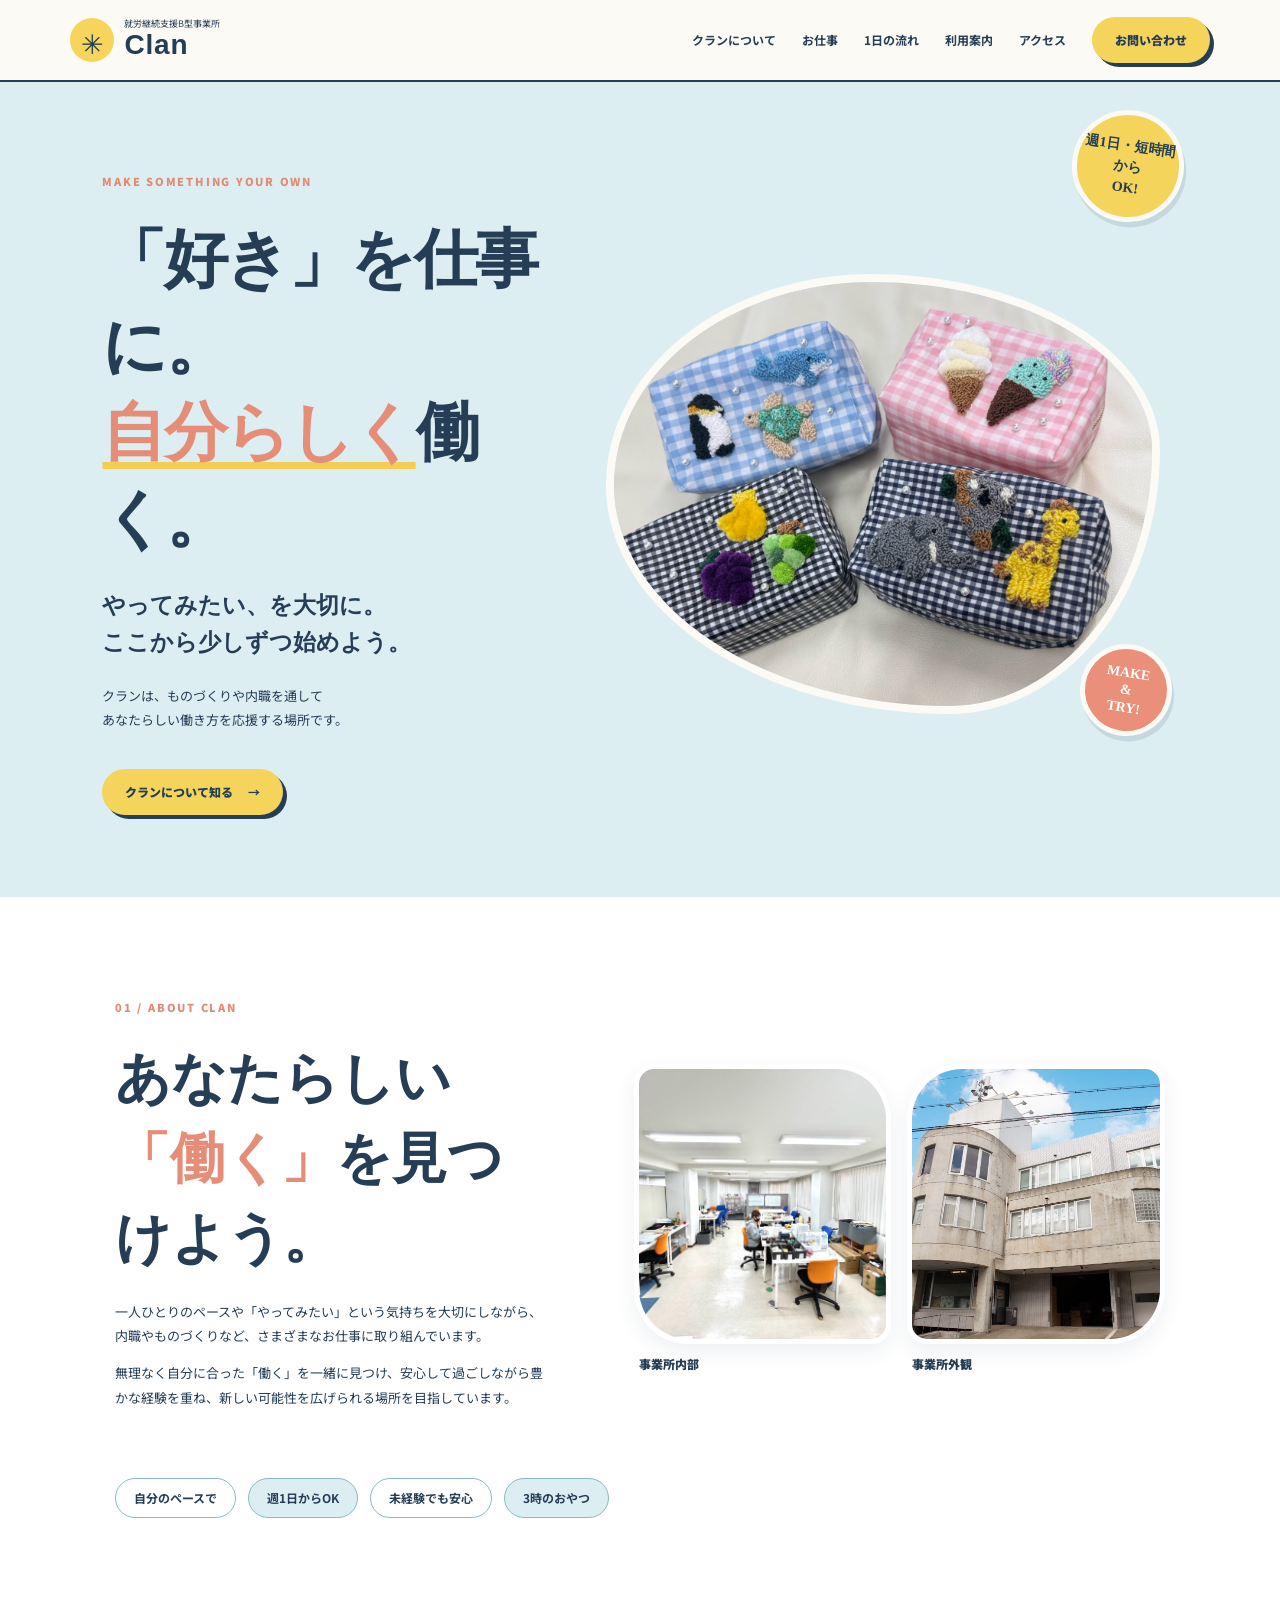
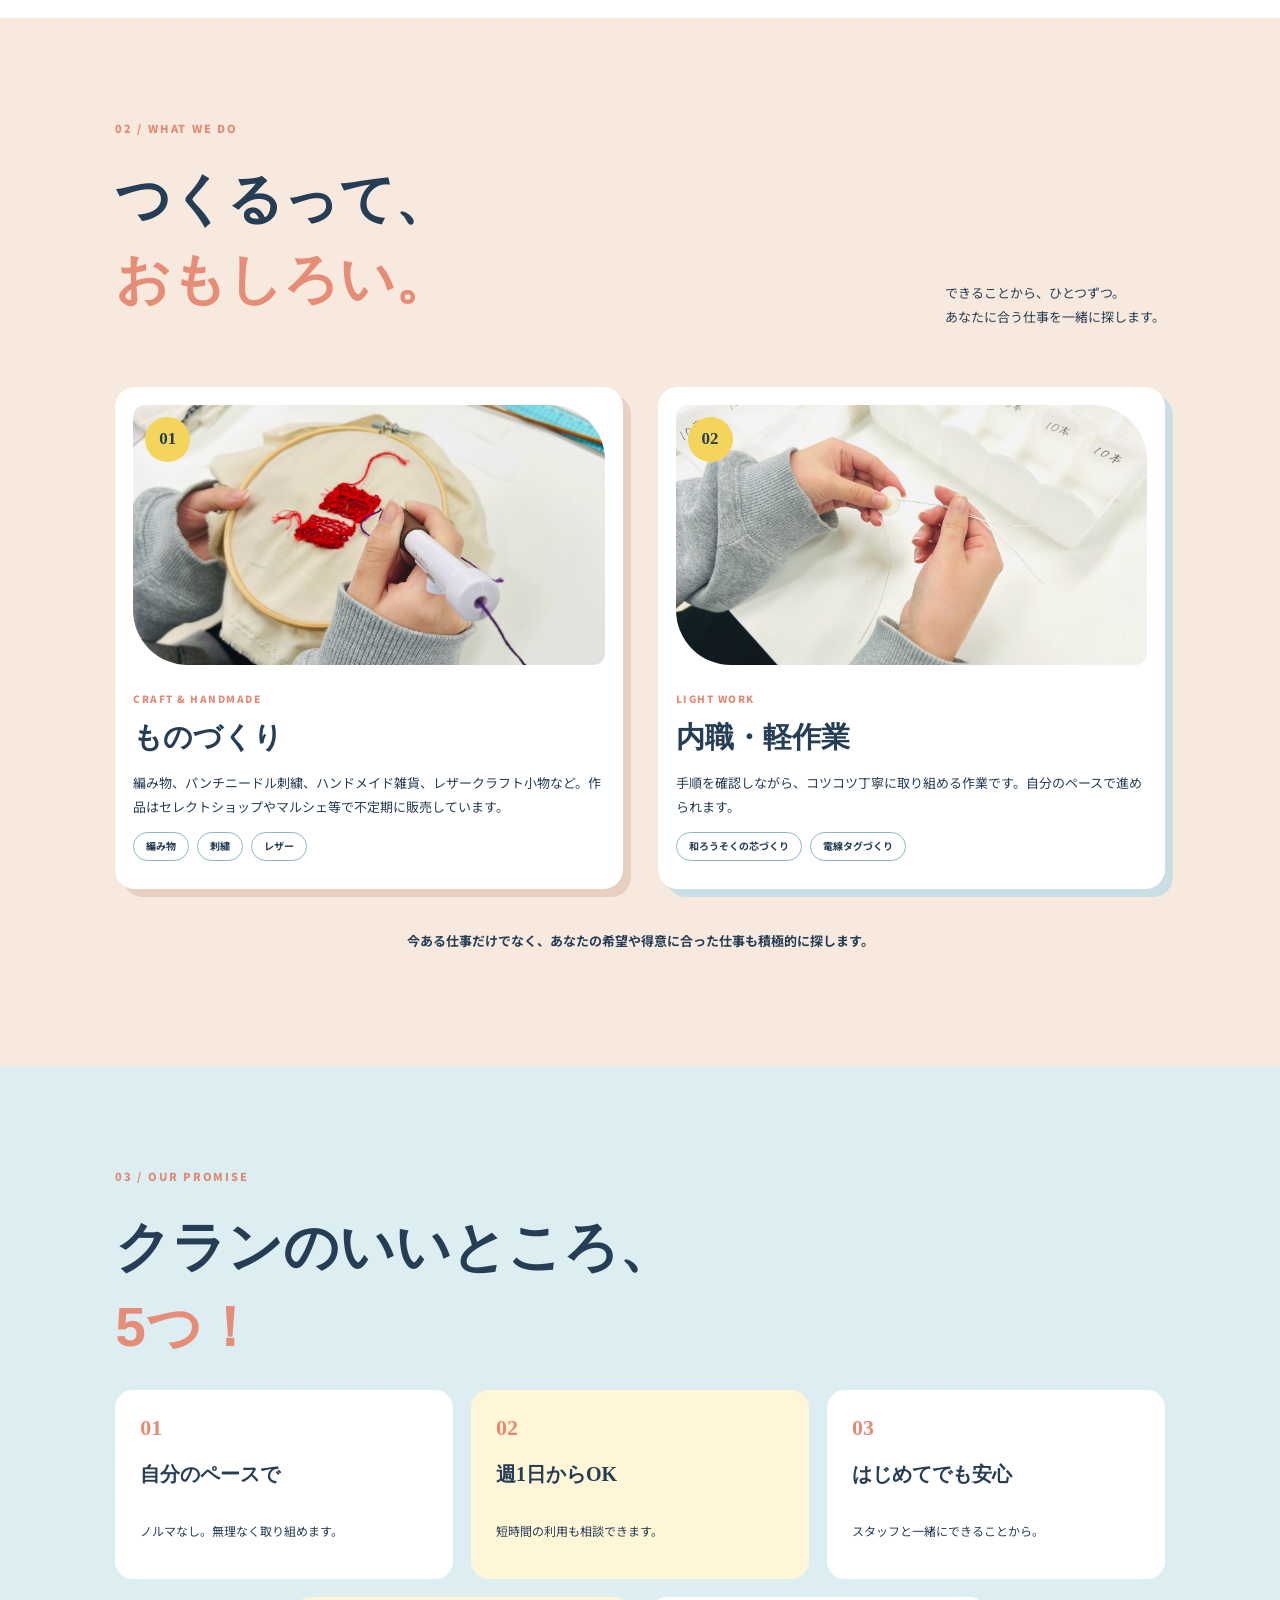
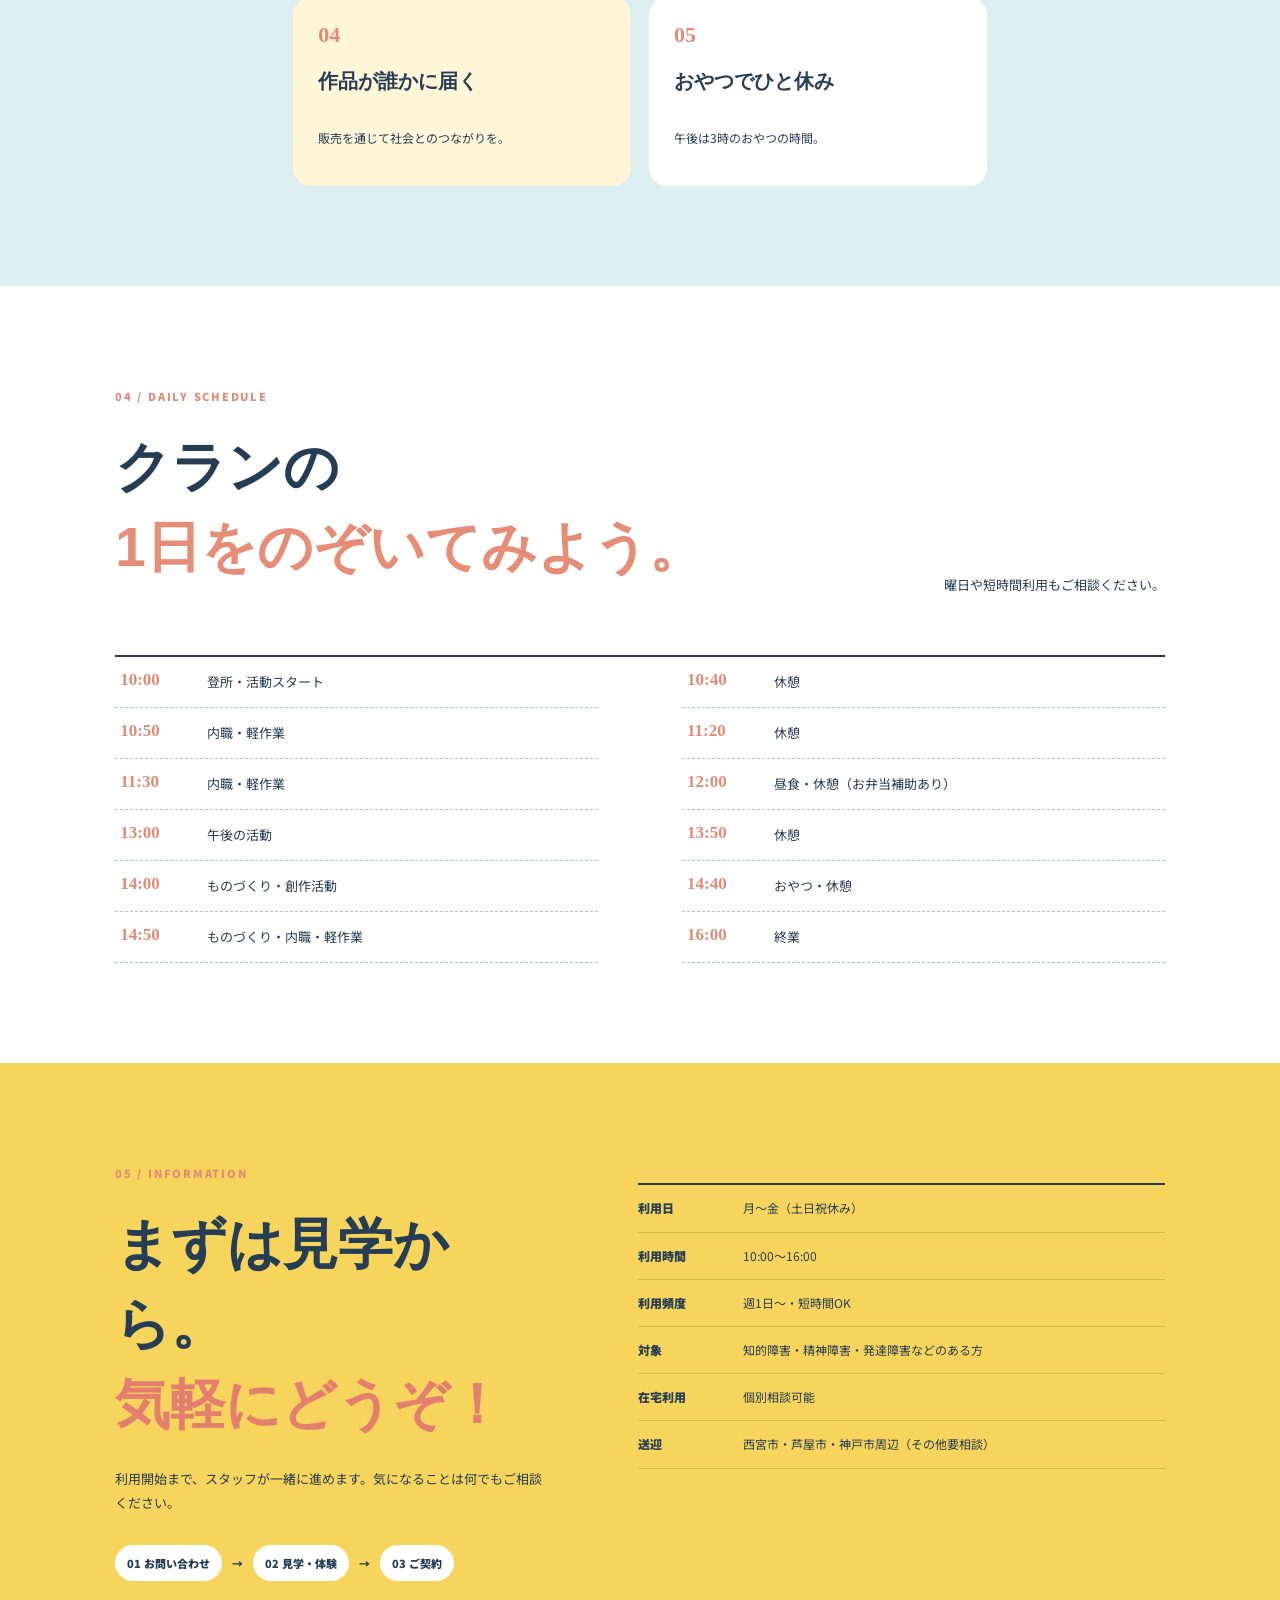
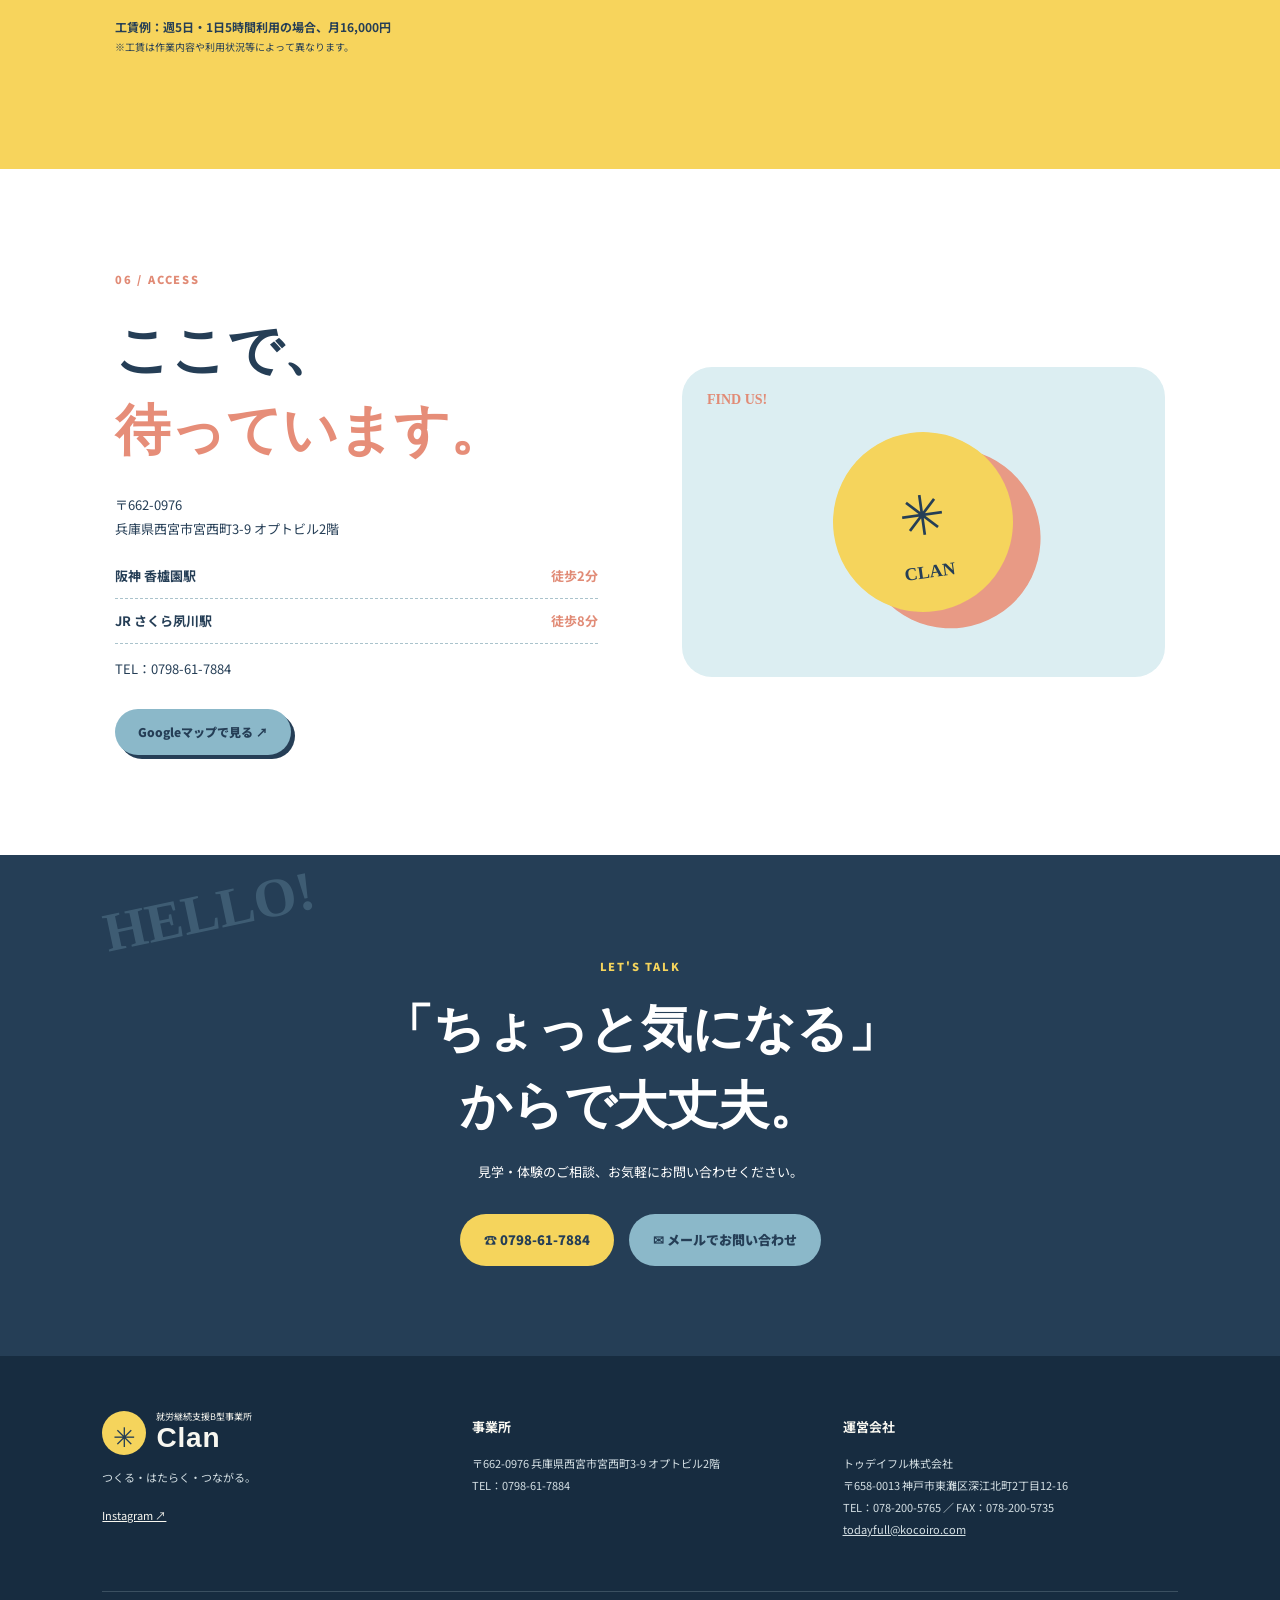
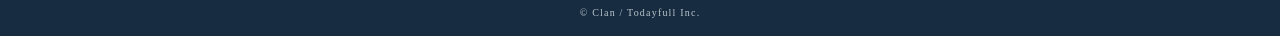
==== commit c2cdbe91: "写真追加" ====
--- a/clan_hp_pattern_c/index.html
+++ b/clan_hp_pattern_c/index.html
@@ -22,15 +22,14 @@
 <main>
 <section class="hero">
   <div class="hero-text">
-    <span class="sticker">週1日・短時間から<br>OK!</span>
     <p class="eyebrow">MAKE SOMETHING YOUR OWN</p>
     <h1>「好き」を仕事に。<br><span>自分らしく</span>働く。</h1>
     <p class="lead">やってみたい、を大切に。<br>ここから少しずつ始めよう。</p>
     <p class="intro-copy">クランは、ものづくりや内職を通して<br>あなたらしい働き方を応援する場所です。</p>
     <a class="pill-btn" href="#guide">クランについて知る <b>→</b></a>
   </div>
-  <div class="hero-image"><img src="assets/main.jpg" alt="ギンガムチェックの生地に動物やアイスの刺繍を施したポーチ"><span class="burst">MAKE<br>&<br>TRY!</span></div>
-  <div class="scribble">YOUR<br>PACE!</div>
+  <div class="hero-image"><img src="assets/main.jpg" alt="ギンガムチェックの生地に動物やアイスの刺繍を施したポーチ"><span class="burst">MAKE<br>&amp;<br>TRY!</span></div>
+  <span class="sticker">週1日・短時間から<br>OK!</span>
 </section>
 <section id="about" class="about section">
   <div class="section-tag">01 / ABOUT CLAN</div>
@@ -39,7 +38,10 @@
       <p>一人ひとりのペースや「やってみたい」という気持ちを大切にしながら、内職やものづくりなど、さまざまなお仕事に取り組んでいます。</p>
       <p>無理なく自分に合った「働く」を一緒に見つけ、安心して過ごしながら豊かな経験を重ね、新しい可能性を広げられる場所を目指しています。</p>
     </div>
-    <div class="about-photo"><div class="facility-placeholder"><span>WELCOME<br>TO CLAN!</span><b>事業所の写真</b><small>内部・外観の写真は後日差し替え予定</small></div><span>WELCOME TO CLAN!</span></div>
+    <div class="about-photo">
+      <figure class="sample-photo"><img src="assets/facility-interior.jpg" alt="Clanの事業所内部。作業机や椅子が並ぶ明るい室内"><figcaption>事業所内部</figcaption></figure>
+      <figure class="sample-photo"><img src="assets/facility-exterior.jpg" alt="Clanが入るオプトビルの外観"><figcaption>事業所外観</figcaption></figure>
+    </div>
   </div>
   <div class="mini-points"><span>自分のペースで</span><span>週1日からOK</span><span>未経験でも安心</span><span>3時のおやつ</span></div>
 </section>
--- a/clan_hp_pattern_c/style.css
+++ b/clan_hp_pattern_c/style.css
@@ -12,7 +12,7 @@
 .logo b{font:900 28px "Kosugi Maru",sans-serif;letter-spacing:.03em}
 .nav-btn,.pill-btn{background:#f5d45c;border-radius:50px;padding:12px 23px;font-size:12px;font-weight:900;display:inline-flex;gap:15px;align-items:center;box-shadow:4px 4px 0 #253e56}
 .menu{display:none}
-.hero{min-height:620px;padding:70px 8%;display:grid;grid-template-columns:.9fr 1.1fr;gap:4%;align-items:center;position:relative;overflow:hidden;background:#dceef2}
+.hero{min-height:620px;padding:78px 8% 82px;display:grid;grid-template-columns:.88fr 1.12fr;gap:5%;align-items:center;position:relative;overflow:hidden;background:#dceef2}
 .hero-text{position:relative;z-index:2}
 .eyebrow,.section-tag{font-size:11px;font-weight:900;letter-spacing:.16em;color:#e18b76}
 .hero h1{font:900 clamp(42px,5vw,70px)/1.35 "Kosugi Maru",sans-serif;margin:25px 0;color:#253e56;letter-spacing:-.04em}
@@ -20,23 +20,20 @@
 .lead{font:700 23px/1.6 "Kosugi Maru",sans-serif}
 .intro-copy{font-size:13px;margin:22px 0}
 .pill-btn{margin-top:15px}
-.hero-image{height:440px;position:relative}
+.hero-image{height:440px;position:relative;margin:24px 18px 10px 0}
 .hero-image img{width:100%;height:100%;object-fit:cover;object-position:center;border-radius:48% 52% 38% 62%/48% 40% 60% 52%;border:8px solid #fbfaf5}
-.sticker{position:absolute;right:2%;top:10px;background:#f5d45c;border-radius:50%;width:105px;height:105px;display:grid;place-content:center;text-align:center;font:900 15px "Kosugi Maru";transform:rotate(10deg);z-index:3}
-.burst{position:absolute;bottom:25px;left:-30px;background:#e98f7a;color:#fff;border-radius:50%;width:100px;height:100px;display:grid;place-content:center;text-align:center;font:900 15px "Kosugi Maru";transform:rotate(-12deg)}
-.scribble{position:absolute;bottom:15px;left:48%;font:900 25px "Kosugi Maru";color:#e68d78;transform:rotate(-9deg)}
+.sticker{position:absolute;right:7.5%;top:28px;background:#f5d45c;border:5px solid #fbfaf5;border-radius:50%;width:112px;height:112px;display:grid;place-content:center;text-align:center;font:900 14px/1.5 "Kosugi Maru";transform:rotate(8deg);z-index:4;box-shadow:3px 5px 0 rgba(37,62,86,.12)}
+.burst{position:absolute;bottom:-22px;right:-12px;left:auto;background:#e98f7a;color:#fff;border:5px solid #fbfaf5;border-radius:50%;width:92px;height:92px;display:grid;place-content:center;text-align:center;font:900 14px/1.25 "Kosugi Maru";transform:rotate(9deg);z-index:3;box-shadow:3px 5px 0 rgba(37,62,86,.12)}
+.scribble{display:none}
 .section{padding:100px 9%}
 .section h2{font:900 clamp(34px,4.5vw,55px)/1.45 "Kosugi Maru",sans-serif;margin:22px 0}
 .section h2 em{font-style:normal;color:#e68d78}
 .about{background:#fff}
 .about-grid{display:grid;grid-template-columns:.9fr 1.1fr;gap:8%;align-items:center}
 .about-grid p{font-size:13px}
-.about-photo{position:relative}
-.facility-placeholder{height:300px;border-radius:20px 70px 20px 70px;background:repeating-linear-gradient(135deg,#dceef2 0 18px,#eaf4f5 18px 36px);display:flex;flex-direction:column;align-items:center;justify-content:center;color:#253e56;text-align:center;gap:8px}
-.facility-placeholder span{font:900 28px "Kosugi Maru";color:#e18b76}
-.facility-placeholder b{font-size:14px}
-.facility-placeholder small{font-size:10px}
-.about-photo>span{position:absolute;bottom:-18px;right:15px;background:#f5d45c;padding:10px 18px;border-radius:30px;font:900 12px "Kosugi Maru";transform:rotate(3deg)}
+.about-photo{display:grid;grid-template-columns:1fr 1fr;gap:16px;align-items:stretch}
+.sample-photo{margin:0;position:relative;min-width:0}.sample-photo img{display:block;width:100%;height:280px;object-fit:cover;border-radius:20px 55px 20px 55px;border:5px solid #fff;box-shadow:0 8px 20px rgba(37,62,86,.08)}.sample-photo:nth-child(2) img{border-radius:55px 20px 55px 20px}.sample-photo figcaption{font-size:12px;font-weight:900;padding:9px 5px 0}.sample-photo figcaption small{display:block;font-size:9px;font-weight:400;color:#8a8a80}
+
 .mini-points{display:flex;flex-wrap:wrap;gap:12px;margin-top:55px}
 .mini-points span,.tags span{border:1.5px solid #8bb8c9;border-radius:50px;padding:8px 18px;font-size:12px;font-weight:700}
 .mini-points span:nth-child(2n){background:#dceef2}
@@ -56,9 +53,9 @@
 .tags span{font-size:10px;padding:4px 12px}
 .work-foot{text-align:center;font-size:13px;font-weight:700;margin-top:40px}
 .support{background:#dceef2}
-.support-grid{display:grid;grid-template-columns:repeat(3,1fr);gap:18px}
-.support-grid article{background:#fff;border-radius:18px;padding:25px;min-height:170px;position:relative}
-.support-grid article:nth-child(2n){transform:translateY(20px);background:#fff5d7}
+.support-grid{display:flex;flex-wrap:wrap;justify-content:center;align-items:stretch;gap:18px}
+.support-grid article{background:#fff;border-radius:18px;padding:25px;min-height:180px;flex:0 1 calc((100% - 36px)/3);position:relative;display:flex;flex-direction:column;align-items:flex-start}
+.support-grid article:nth-child(2n){background:#fff5d7}
 .support-grid b{font:900 22px Georgia;color:#e18b76}
 .support-grid h3{font:900 20px "Kosugi Maru"}
 .support-grid p{font-size:12px}
@@ -105,17 +102,32 @@
 .footer-grid>div>b{font-size:13px}
 .footer-grid a:not(.logo){text-decoration:underline;font-size:11px}
 .copyright{text-align:center;border-top:1px solid #3b5061;margin-top:40px;padding-top:15px;font:10px Georgia;letter-spacing:.12em;color:#b8c5cb}
-@media(max-width:900px){nav{gap:12px;font-size:10px}.section{padding:80px 7%}.hero{padding-left:6%;padding-right:6%}}
+@media(max-width:900px){
+nav{gap:12px;font-size:10px}.section{padding:80px 7%}
+.hero{padding-left:6%;padding-right:6%;grid-template-columns:.9fr 1.1fr;gap:3%}
+.hero-image{height:380px;margin-right:8px}
+.sticker{right:5%;top:20px;width:96px;height:96px;font-size:12px}
+.burst{width:82px;height:82px;right:-8px;bottom:-16px;font-size:12px}
+.sample-photo img{height:230px}
+}
 @media(max-width:700px){
 header{height:70px;padding:0 6%}.menu{display:block;border:0;background:none;color:#253e56;font-weight:900}
 nav{display:none;position:absolute;top:70px;left:0;right:0;background:#fbfaf5;padding:20px 7%;flex-direction:column;align-items:stretch;border-bottom:2px solid #253e56}
 nav.open{display:flex}nav a{padding:8px}
-.hero{display:flex;flex-direction:column;padding:50px 7% 75px;gap:35px}.hero h1{font-size:43px}.hero-image{height:290px;width:100%}
-.sticker{right:0;top:0;width:85px;height:85px;font-size:12px}.burst{width:75px;height:75px;font-size:12px;left:-10px}.scribble{display:none}
+.hero{display:flex;flex-direction:column;align-items:stretch;padding:50px 7% 75px;gap:24px}.hero h1{font-size:43px}.hero-image{height:290px;width:100%;margin:0 0 14px}
+.sticker{right:8%;top:auto;bottom:330px;width:82px;height:82px;font-size:11px;border-width:3px}.burst{width:72px;height:72px;font-size:11px;right:-5px;bottom:-12px}
 .section{padding:75px 7%}.about-grid,.guide-grid,.access-grid{grid-template-columns:1fr;gap:25px}
-.facility-placeholder{height:230px}.section-title{display:block}.section-title p{margin-top:15px}
-.work-grid{grid-template-columns:1fr}.work-img{height:220px}.support-grid{grid-template-columns:1fr 1fr}.support-grid article:nth-child(2n){transform:none}
+.section-title{display:block}.section-title p{margin-top:15px}
+.about-photo{grid-template-columns:1fr 1fr}.sample-photo img{height:180px}
+.work-grid{grid-template-columns:1fr}.work-img{height:220px}.support-grid article{flex-basis:calc((100% - 18px)/2)}
 .schedule{grid-template-columns:1fr}.guide dl div{grid-template-columns:90px 1fr}
 .contact-buttons{flex-direction:column;align-items:center}.contact-buttons a{width:min(100%,310px)}
 .footer-grid{grid-template-columns:1fr;gap:22px}.map-card{height:230px}
 }
+
+@media(max-width:480px){
+  .about-photo{grid-template-columns:1fr}
+  .sample-photo img{height:210px}
+  .support-grid article{flex-basis:100%;min-height:unset}
+  .sticker{right:7%;bottom:330px}
+}
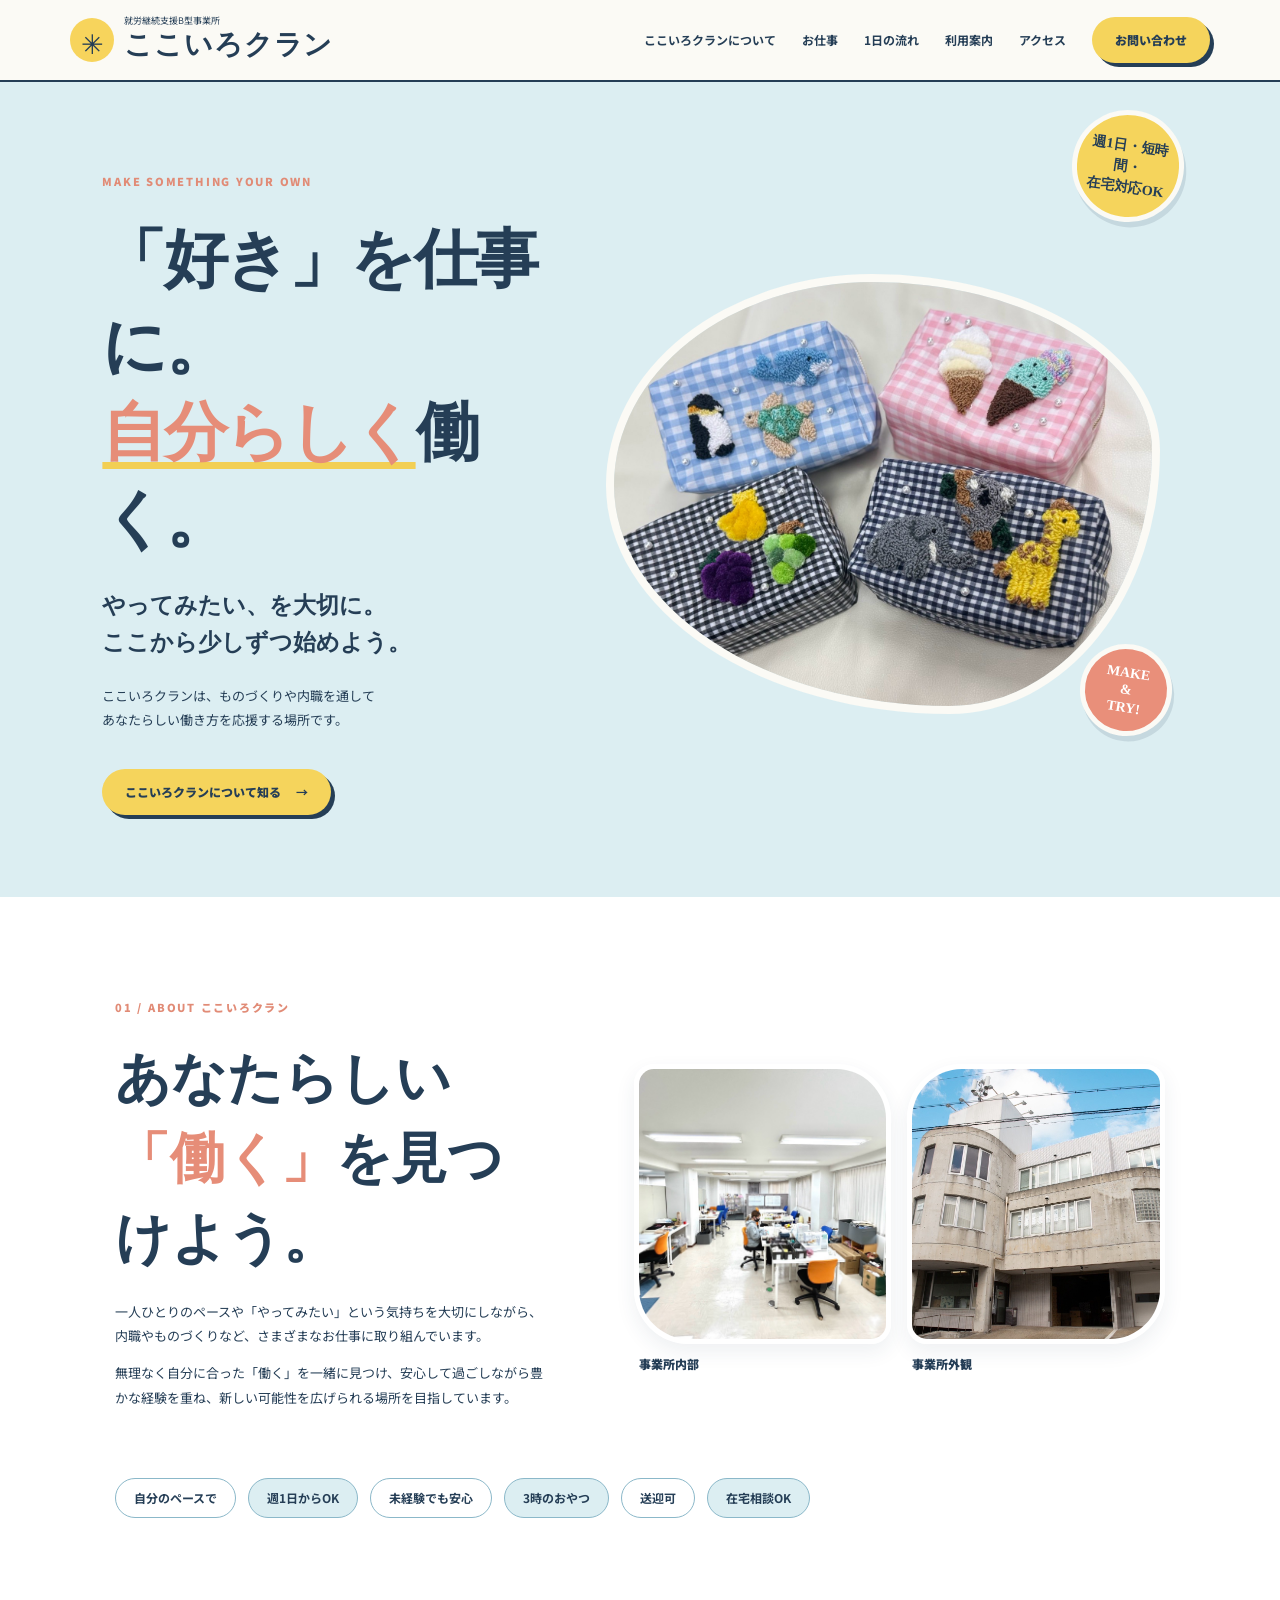
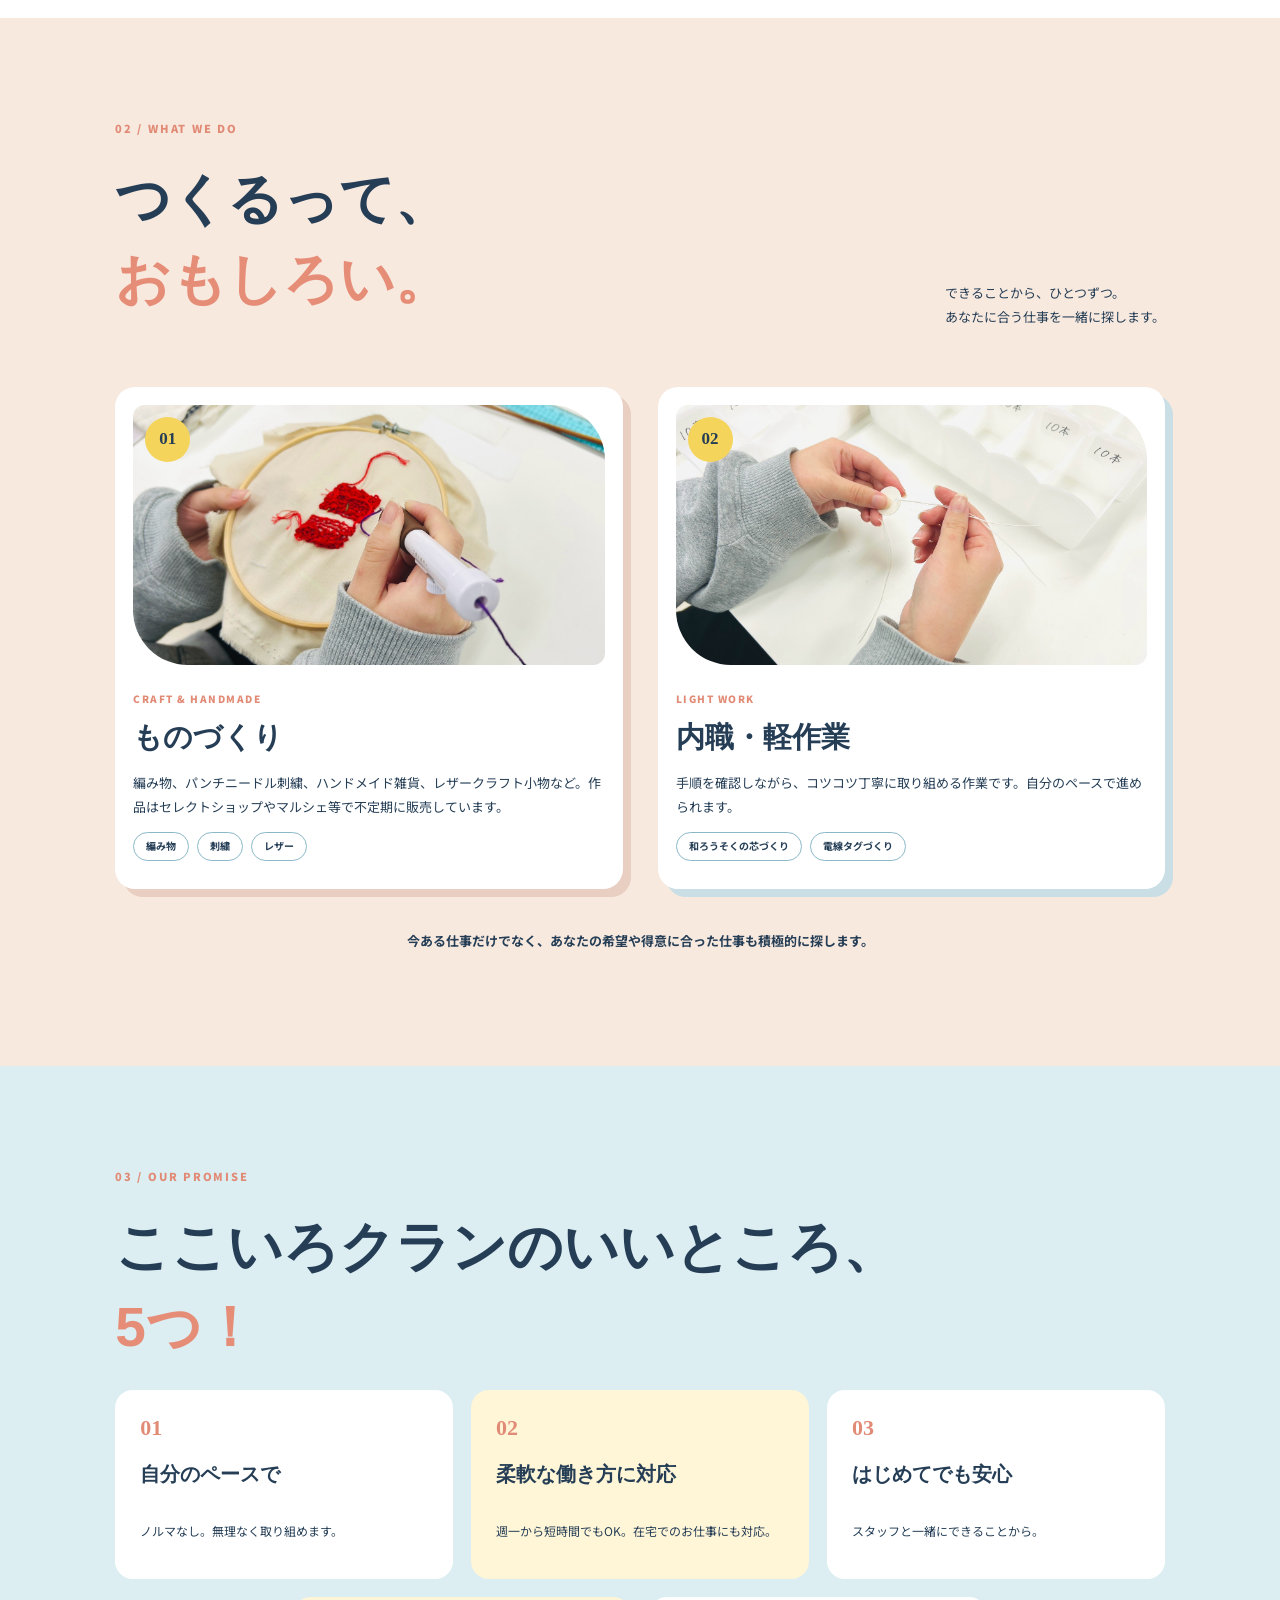
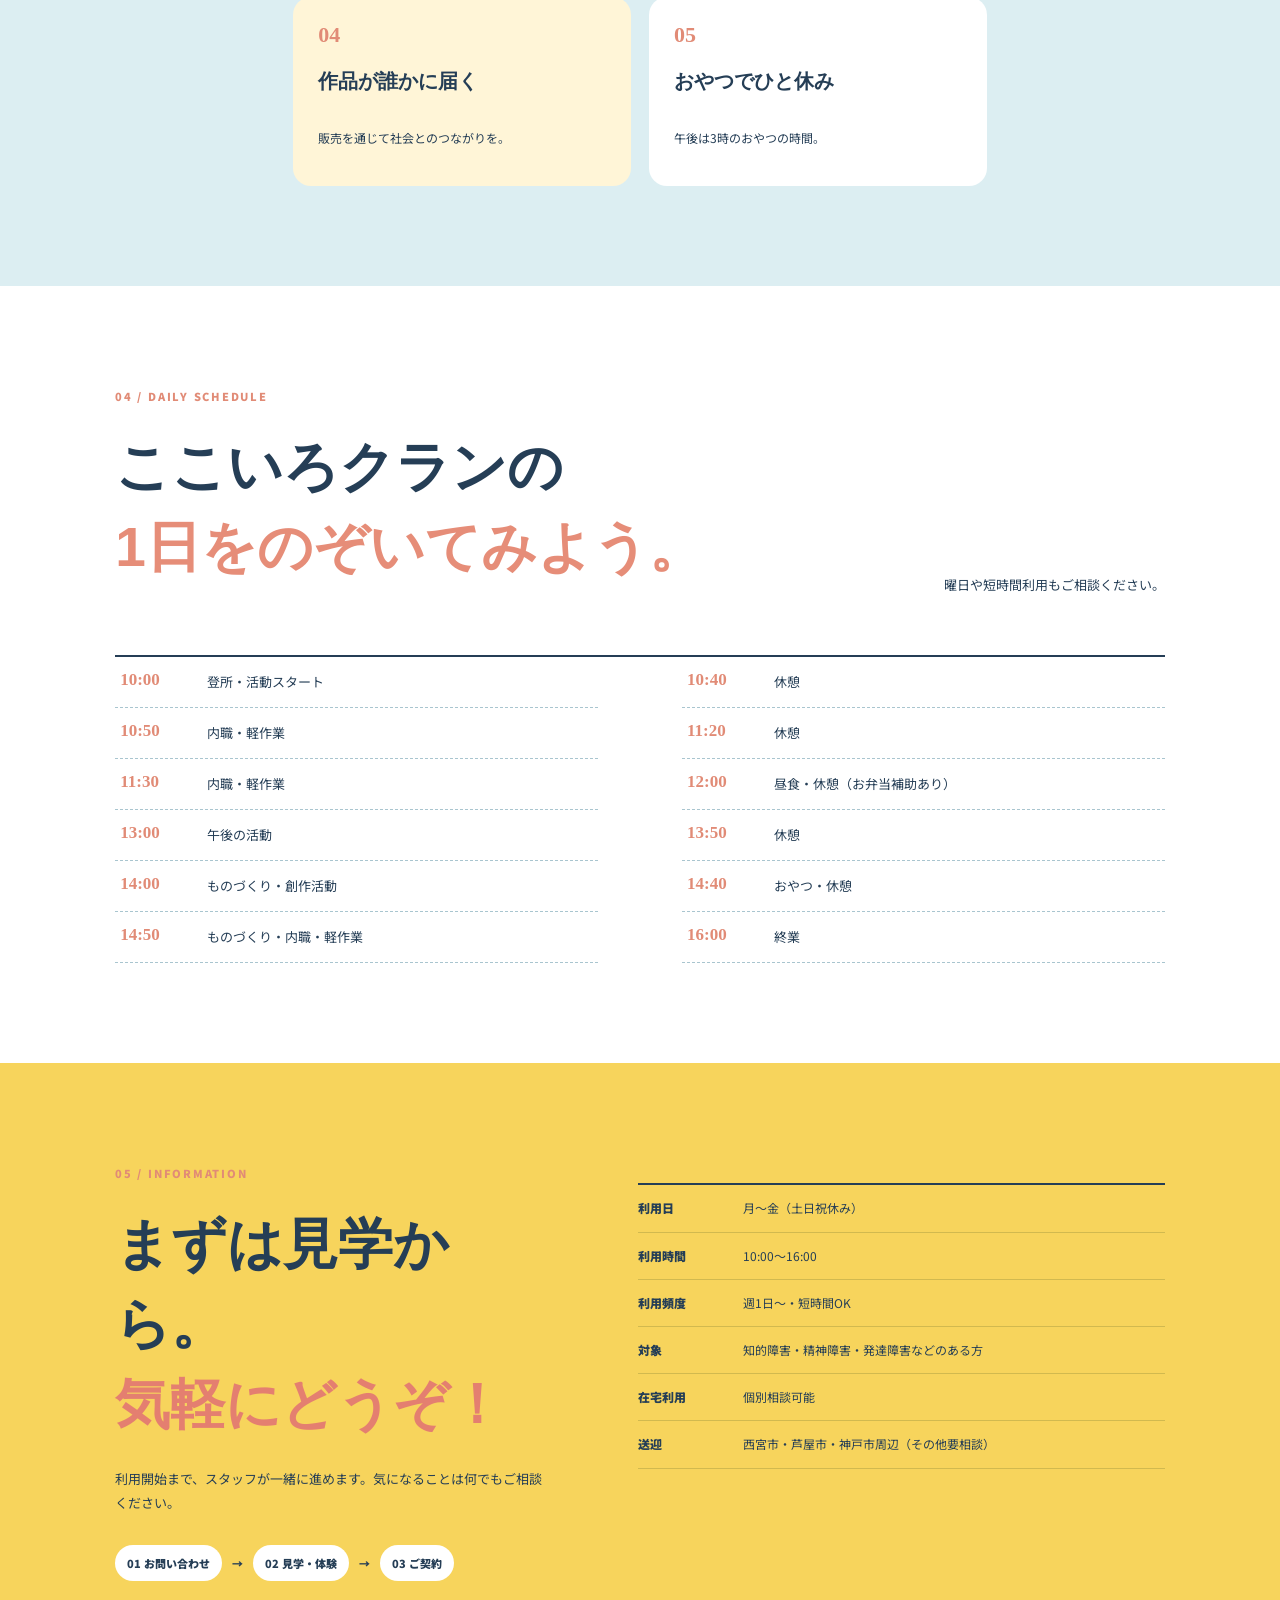
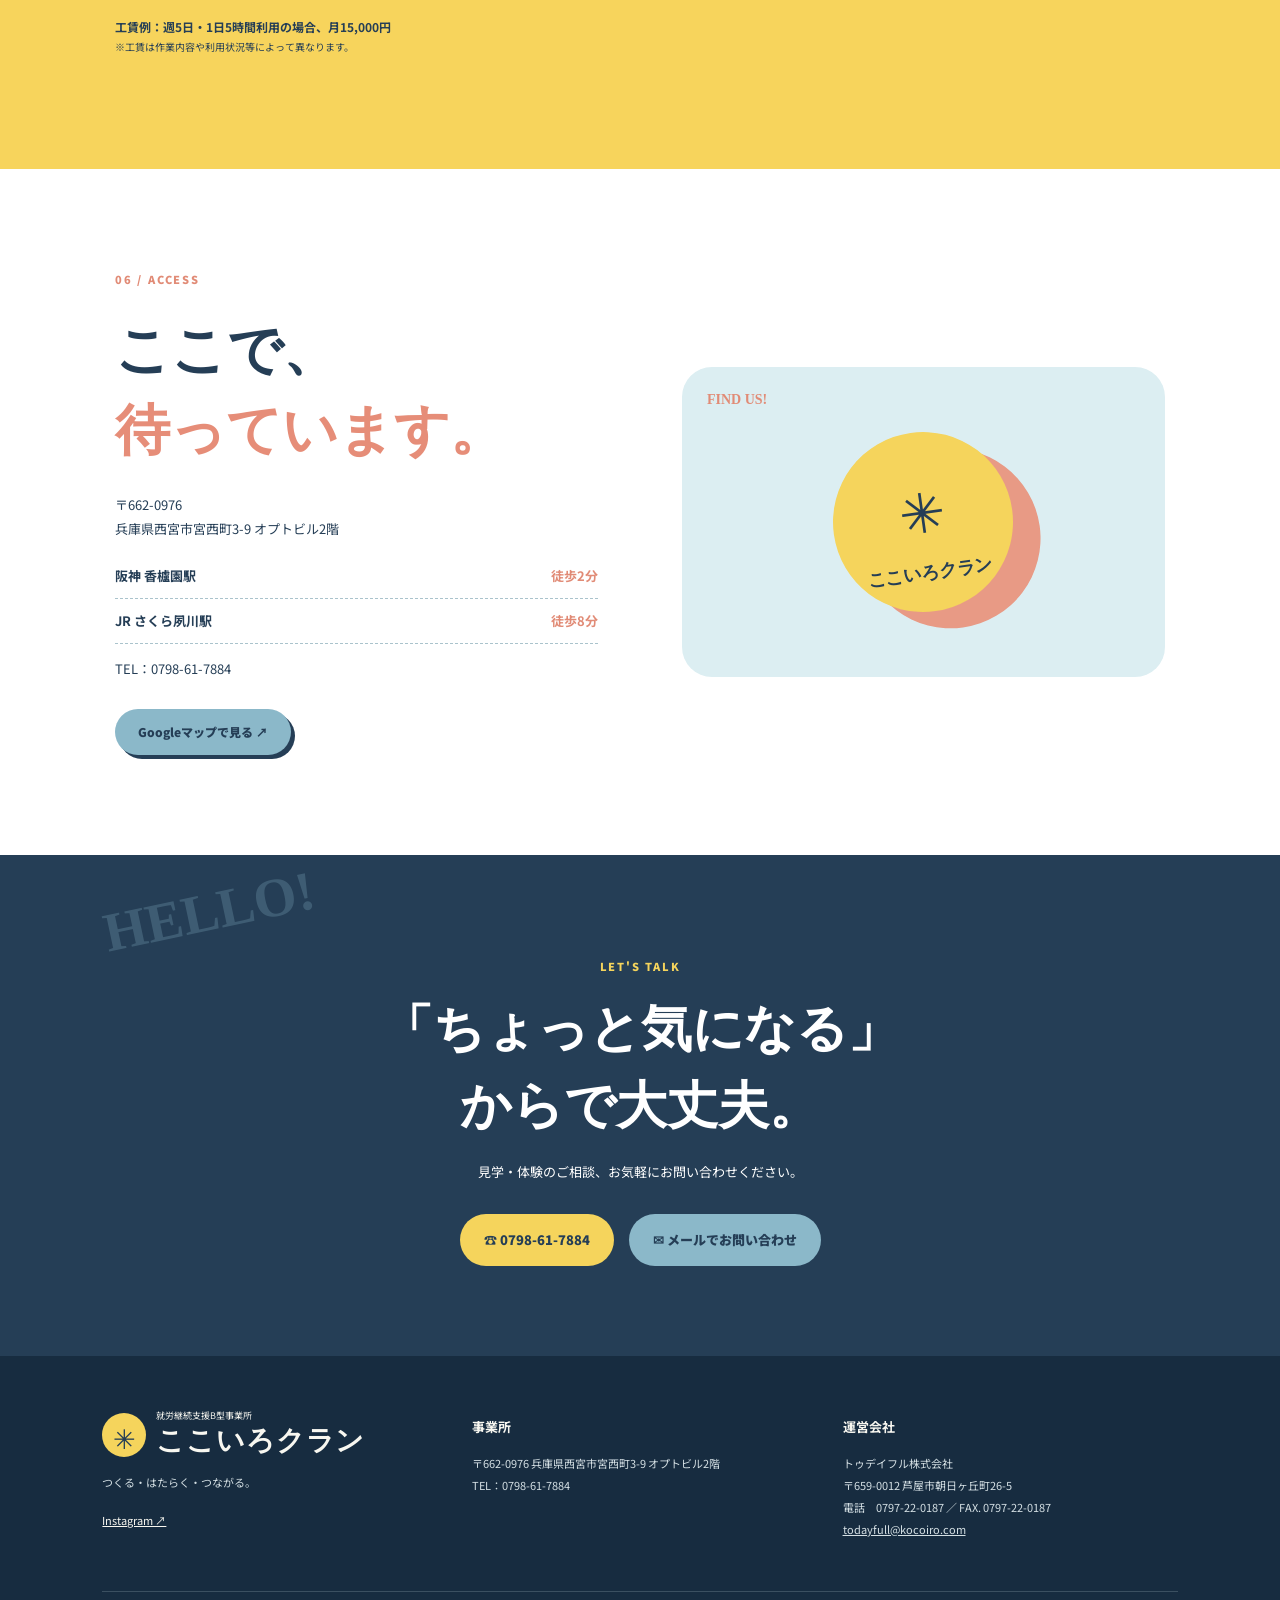
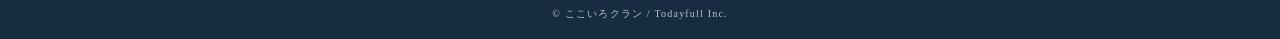
==== commit 40e2cd4c: "修正1118" ====
--- a/clan_hp_pattern_c/index.html
+++ b/clan_hp_pattern_c/index.html
@@ -3,8 +3,8 @@
 <head>
 <meta charset="utf-8">
 <meta name="viewport" content="width=device-width,initial-scale=1">
-<meta name="description" content="就労継続支援B型事業所 Clan。ものづくりや内職を通して、自分らしい働き方を見つける場所です。">
-<title>Clan｜好きなことを、仕事に。</title>
+<meta name="description" content="就労継続支援B型事業所 ここいろクラン。ものづくりや内職を通して、自分らしい働き方を見つける場所です。">
+<title>ここいろクラン｜好きなことを、仕事に。</title>
 <link rel="preconnect" href="https://fonts.googleapis.com">
 <link rel="preconnect" href="https://fonts.gstatic.com" crossorigin>
 <link href="https://fonts.googleapis.com/css2?family=Kosugi+Maru&family=Noto+Sans+JP:wght@400;500;700;900&display=swap" rel="stylesheet">
@@ -12,10 +12,10 @@
 </head>
 <body>
 <header>
-  <a class="logo" href="#"><span class="logo-mark">✳</span><span><small>就労継続支援B型事業所</small><b>Clan</b></span></a>
+  <a class="logo" href="#"><span class="logo-mark">✳</span><span><small>就労継続支援B型事業所</small><b>ここいろクラン</b></span></a>
   <button class="menu" aria-expanded="false" aria-label="メニューを開く">MENU ☰</button>
   <nav>
-    <a href="#about">クランについて</a><a href="#work">お仕事</a><a href="#day">1日の流れ</a><a href="#guide">利用案内</a><a href="#access">アクセス</a>
+    <a href="#about">ここいろクランについて</a><a href="#work">お仕事</a><a href="#day">1日の流れ</a><a href="#guide">利用案内</a><a href="#access">アクセス</a>
     <a class="nav-btn" href="mailto:todayfull@kocoiro.com">お問い合わせ</a>
   </nav>
 </header>
@@ -25,25 +25,25 @@
     <p class="eyebrow">MAKE SOMETHING YOUR OWN</p>
     <h1>「好き」を仕事に。<br><span>自分らしく</span>働く。</h1>
     <p class="lead">やってみたい、を大切に。<br>ここから少しずつ始めよう。</p>
-    <p class="intro-copy">クランは、ものづくりや内職を通して<br>あなたらしい働き方を応援する場所です。</p>
-    <a class="pill-btn" href="#guide">クランについて知る <b>→</b></a>
+    <p class="intro-copy">ここいろクランは、ものづくりや内職を通して<br>あなたらしい働き方を応援する場所です。</p>
+    <a class="pill-btn" href="#guide">ここいろクランについて知る <b>→</b></a>
   </div>
   <div class="hero-image"><img src="assets/main.jpg" alt="ギンガムチェックの生地に動物やアイスの刺繍を施したポーチ"><span class="burst">MAKE<br>&amp;<br>TRY!</span></div>
-  <span class="sticker">週1日・短時間から<br>OK!</span>
+  <span class="sticker">週1日・短時間・<br>在宅対応OK</span>
 </section>
 <section id="about" class="about section">
-  <div class="section-tag">01 / ABOUT CLAN</div>
+  <div class="section-tag">01 / ABOUT ここいろクラン</div>
   <div class="about-grid">
     <div><h2>あなたらしい<br><em>「働く」</em>を見つけよう。</h2>
       <p>一人ひとりのペースや「やってみたい」という気持ちを大切にしながら、内職やものづくりなど、さまざまなお仕事に取り組んでいます。</p>
       <p>無理なく自分に合った「働く」を一緒に見つけ、安心して過ごしながら豊かな経験を重ね、新しい可能性を広げられる場所を目指しています。</p>
     </div>
     <div class="about-photo">
-      <figure class="sample-photo"><img src="assets/facility-interior.jpg" alt="Clanの事業所内部。作業机や椅子が並ぶ明るい室内"><figcaption>事業所内部</figcaption></figure>
-      <figure class="sample-photo"><img src="assets/facility-exterior.jpg" alt="Clanが入るオプトビルの外観"><figcaption>事業所外観</figcaption></figure>
+      <figure class="sample-photo"><img src="assets/facility-interior.jpg" alt="ここいろクランの事業所内部。作業机や椅子が並ぶ明るい室内"><figcaption>事業所内部</figcaption></figure>
+      <figure class="sample-photo"><img src="assets/facility-exterior.jpg" alt="ここいろクランが入るオプトビルの外観"><figcaption>事業所外観</figcaption></figure>
     </div>
   </div>
-  <div class="mini-points"><span>自分のペースで</span><span>週1日からOK</span><span>未経験でも安心</span><span>3時のおやつ</span></div>
+  <div class="mini-points"><span>自分のペースで</span><span>週1日からOK</span><span>未経験でも安心</span><span>3時のおやつ</span><span>送迎可</span><span>在宅相談OK</span></div>
 </section>
 <section id="work" class="work section">
   <div class="section-tag">02 / WHAT WE DO</div>
@@ -63,17 +63,17 @@
   <p class="work-foot">今ある仕事だけでなく、あなたの希望や得意に合った仕事も積極的に探します。</p>
 </section>
 <section class="support section">
-  <div class="section-tag">03 / OUR PROMISE</div><h2>クランのいいところ、<br><em>5つ！</em></h2>
+  <div class="section-tag">03 / OUR PROMISE</div><h2>ここいろクランのいいところ、<br><em>5つ！</em></h2>
   <div class="support-grid">
     <article><b>01</b><h3>自分のペースで</h3><p>ノルマなし。無理なく取り組めます。</p></article>
-    <article><b>02</b><h3>週1日からOK</h3><p>短時間の利用も相談できます。</p></article>
+    <article><b>02</b><h3>柔軟な働き方に対応</h3><p>週一から短時間でもOK。在宅でのお仕事にも対応。</p></article>
     <article><b>03</b><h3>はじめてでも安心</h3><p>スタッフと一緒にできることから。</p></article>
     <article><b>04</b><h3>作品が誰かに届く</h3><p>販売を通じて社会とのつながりを。</p></article>
     <article><b>05</b><h3>おやつでひと休み</h3><p>午後は3時のおやつの時間。</p></article>
   </div>
 </section>
 <section id="day" class="day section">
-  <div class="section-tag">04 / DAILY SCHEDULE</div><div class="section-title"><h2>クランの<br><em>1日をのぞいてみよう。</em></h2><p>曜日や短時間利用もご相談ください。</p></div>
+  <div class="section-tag">04 / DAILY SCHEDULE</div><div class="section-title"><h2>ここいろクランの<br><em>1日をのぞいてみよう。</em></h2><p>曜日や短時間利用もご相談ください。</p></div>
   <div class="schedule">
     <div><b>10:00</b><span>登所・活動スタート</span></div><div><b>10:40</b><span>休憩</span></div>
     <div><b>10:50</b><span>内職・軽作業</span></div><div><b>11:20</b><span>休憩</span></div>
@@ -94,7 +94,7 @@
       <div><dt>在宅利用</dt><dd>個別相談可能</dd></div><div><dt>送迎</dt><dd>西宮市・芦屋市・神戸市周辺（その他要相談）</dd></div>
     </dl>
   </div>
-  <p class="wage">工賃例：週5日・1日5時間利用の場合、月16,000円 <small>※工賃は作業内容や利用状況等によって異なります。</small></p>
+  <p class="wage">工賃例：週5日・1日5時間利用の場合、月15,000円 <small>※工賃は作業内容や利用状況等によって異なります。</small></p>
 </section>
 <section id="access" class="access section">
   <div class="section-tag">06 / ACCESS</div><div class="access-grid">
@@ -102,7 +102,7 @@
       <div class="station"><b>阪神 香櫨園駅</b><strong>徒歩2分</strong></div><div class="station"><b>JR さくら夙川駅</b><strong>徒歩8分</strong></div>
       <p>TEL：<a href="tel:0798617884">0798-61-7884</a></p><a class="pill-btn blue" target="_blank" rel="noopener" href="https://www.google.com/maps/search/?api=1&query=兵庫県西宮市宮西町3-9+オプトビル2階">Googleマップで見る ↗</a>
     </div>
-    <div class="map-card"><span>FIND US!</span><div class="map-art">✳<br><small>CLAN</small></div></div>
+    <div class="map-card"><span>FIND US!</span><div class="map-art">✳<br><small>ここいろクラン</small></div></div>
   </div>
 </section>
 <section class="contact"><div class="contact-shape">HELLO!</div><p class="section-tag">LET'S TALK</p><h2>「ちょっと気になる」<br>からで大丈夫。</h2><p>見学・体験のご相談、お気軽にお問い合わせください。</p>
@@ -111,11 +111,11 @@
 </main>
 <footer>
   <div class="footer-grid">
-    <div><a class="logo foot-logo" href="#"><span class="logo-mark">✳</span><span><small>就労継続支援B型事業所</small><b>Clan</b></span></a><p>つくる・はたらく・つながる。</p><a href="https://www.instagram.com/kocoiro/" target="_blank" rel="noopener">Instagram ↗</a></div>
+    <div><a class="logo foot-logo" href="#"><span class="logo-mark">✳</span><span><small>就労継続支援B型事業所</small><b>ここいろクラン</b></span></a><p>つくる・はたらく・つながる。</p><a href="https://www.instagram.com/kocoiro/" target="_blank" rel="noopener">Instagram ↗</a></div>
     <div><b>事業所</b><p>〒662-0976 兵庫県西宮市宮西町3-9 オプトビル2階<br>TEL：0798-61-7884</p></div>
-    <div><b>運営会社</b><p>トゥデイフル株式会社<br>〒658-0013 神戸市東灘区深江北町2丁目12-16<br>TEL：078-200-5765 ／ FAX：078-200-5735<br><a href="mailto:todayfull@kocoiro.com">todayfull@kocoiro.com</a></p></div>
+    <div><b>運営会社</b><p>トゥデイフル株式会社<br>〒659-0012 芦屋市朝日ヶ丘町26-5<br>電話　0797-22-0187 ／ FAX. 0797-22-0187<br><a href="mailto:todayfull@kocoiro.com">todayfull@kocoiro.com</a></p></div>
   </div>
-  <div class="copyright">© Clan / Todayfull Inc.</div>
+  <div class="copyright">© ここいろクラン / Todayfull Inc.</div>
 </footer>
 <script src="script.js"></script>
 </body>
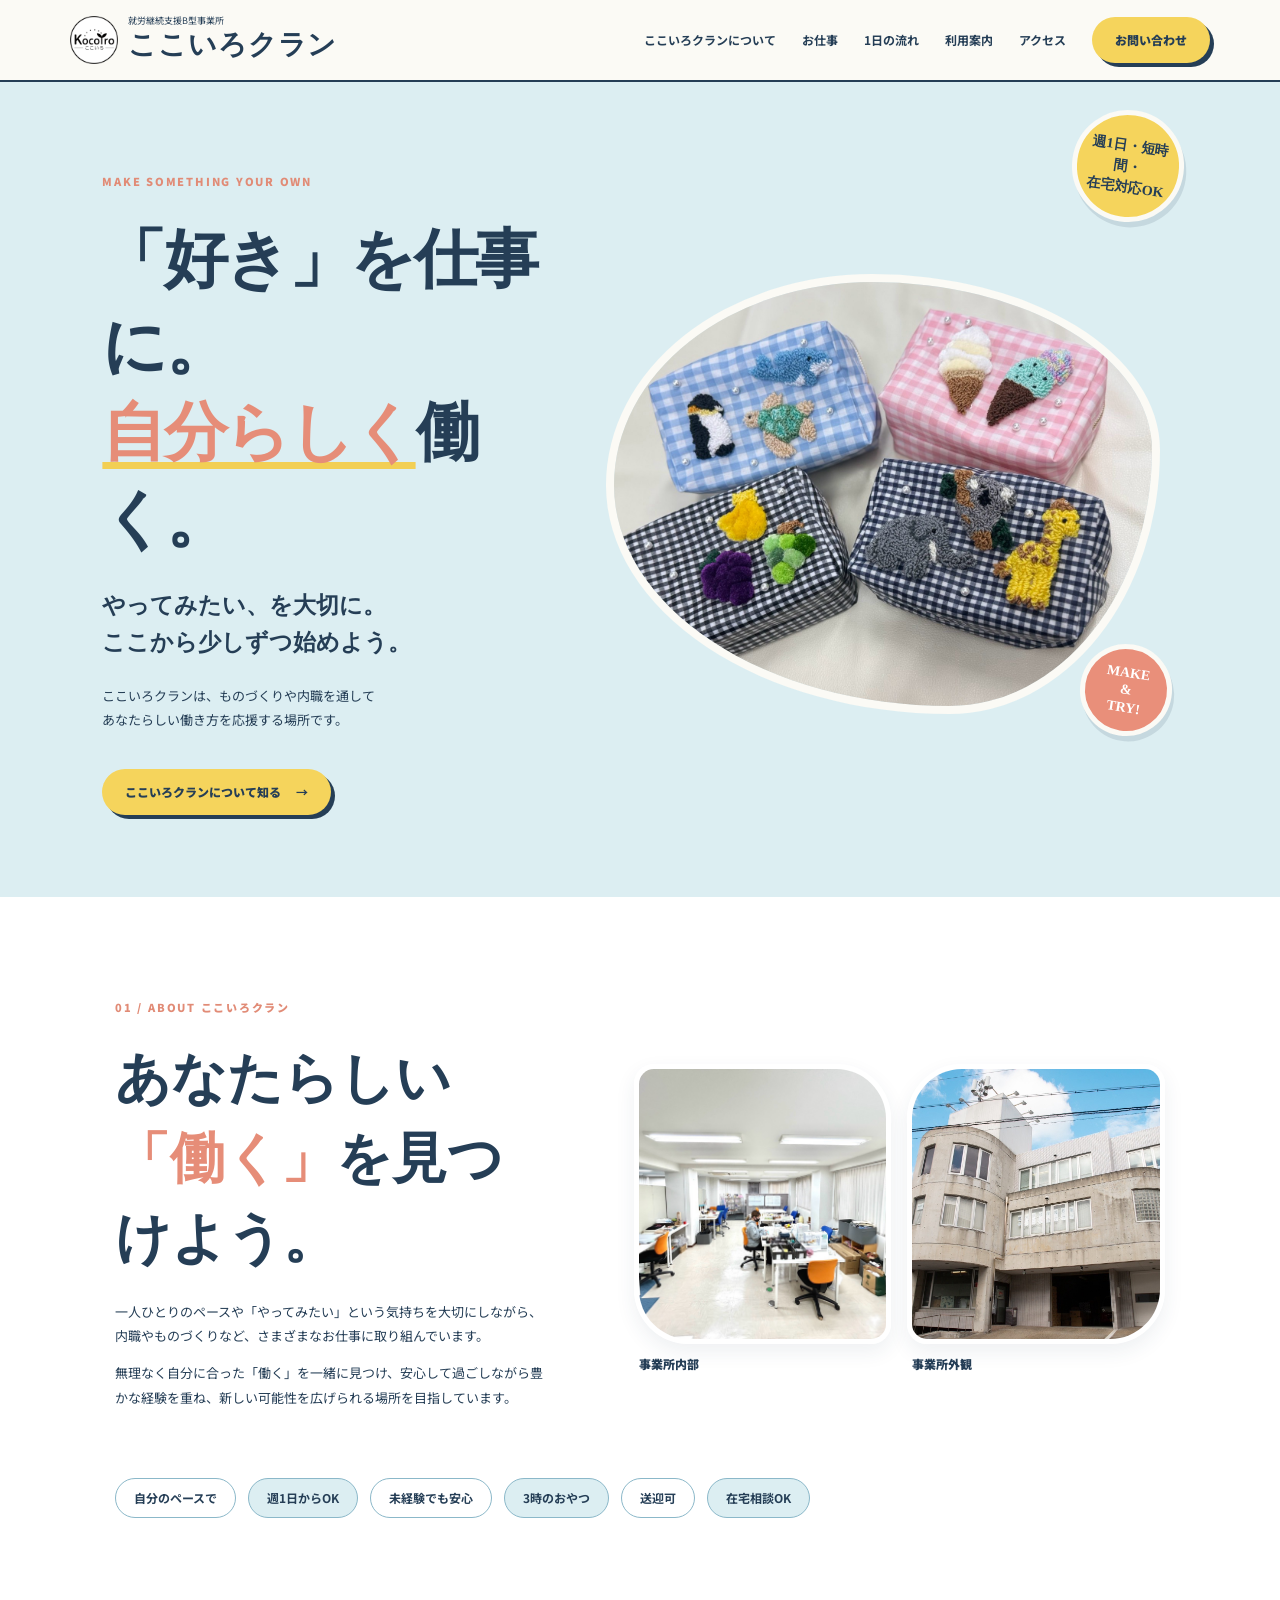
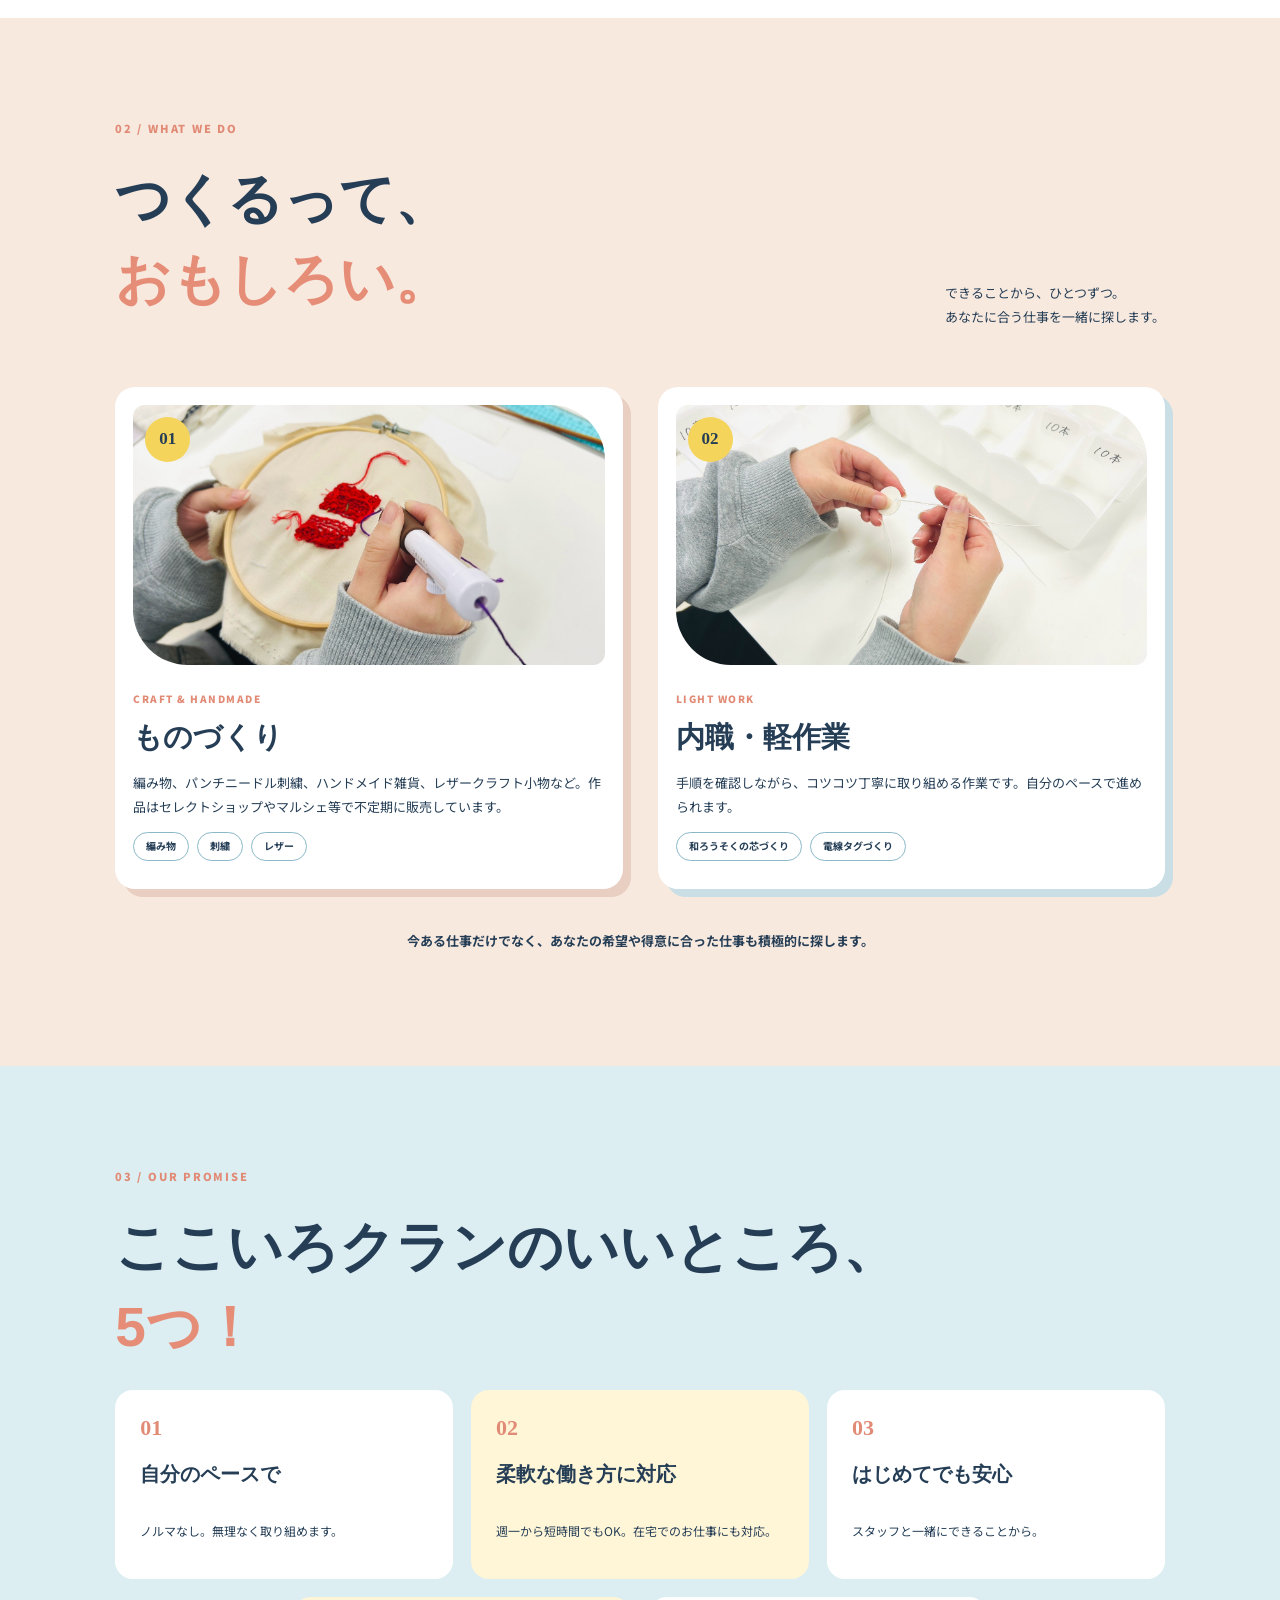
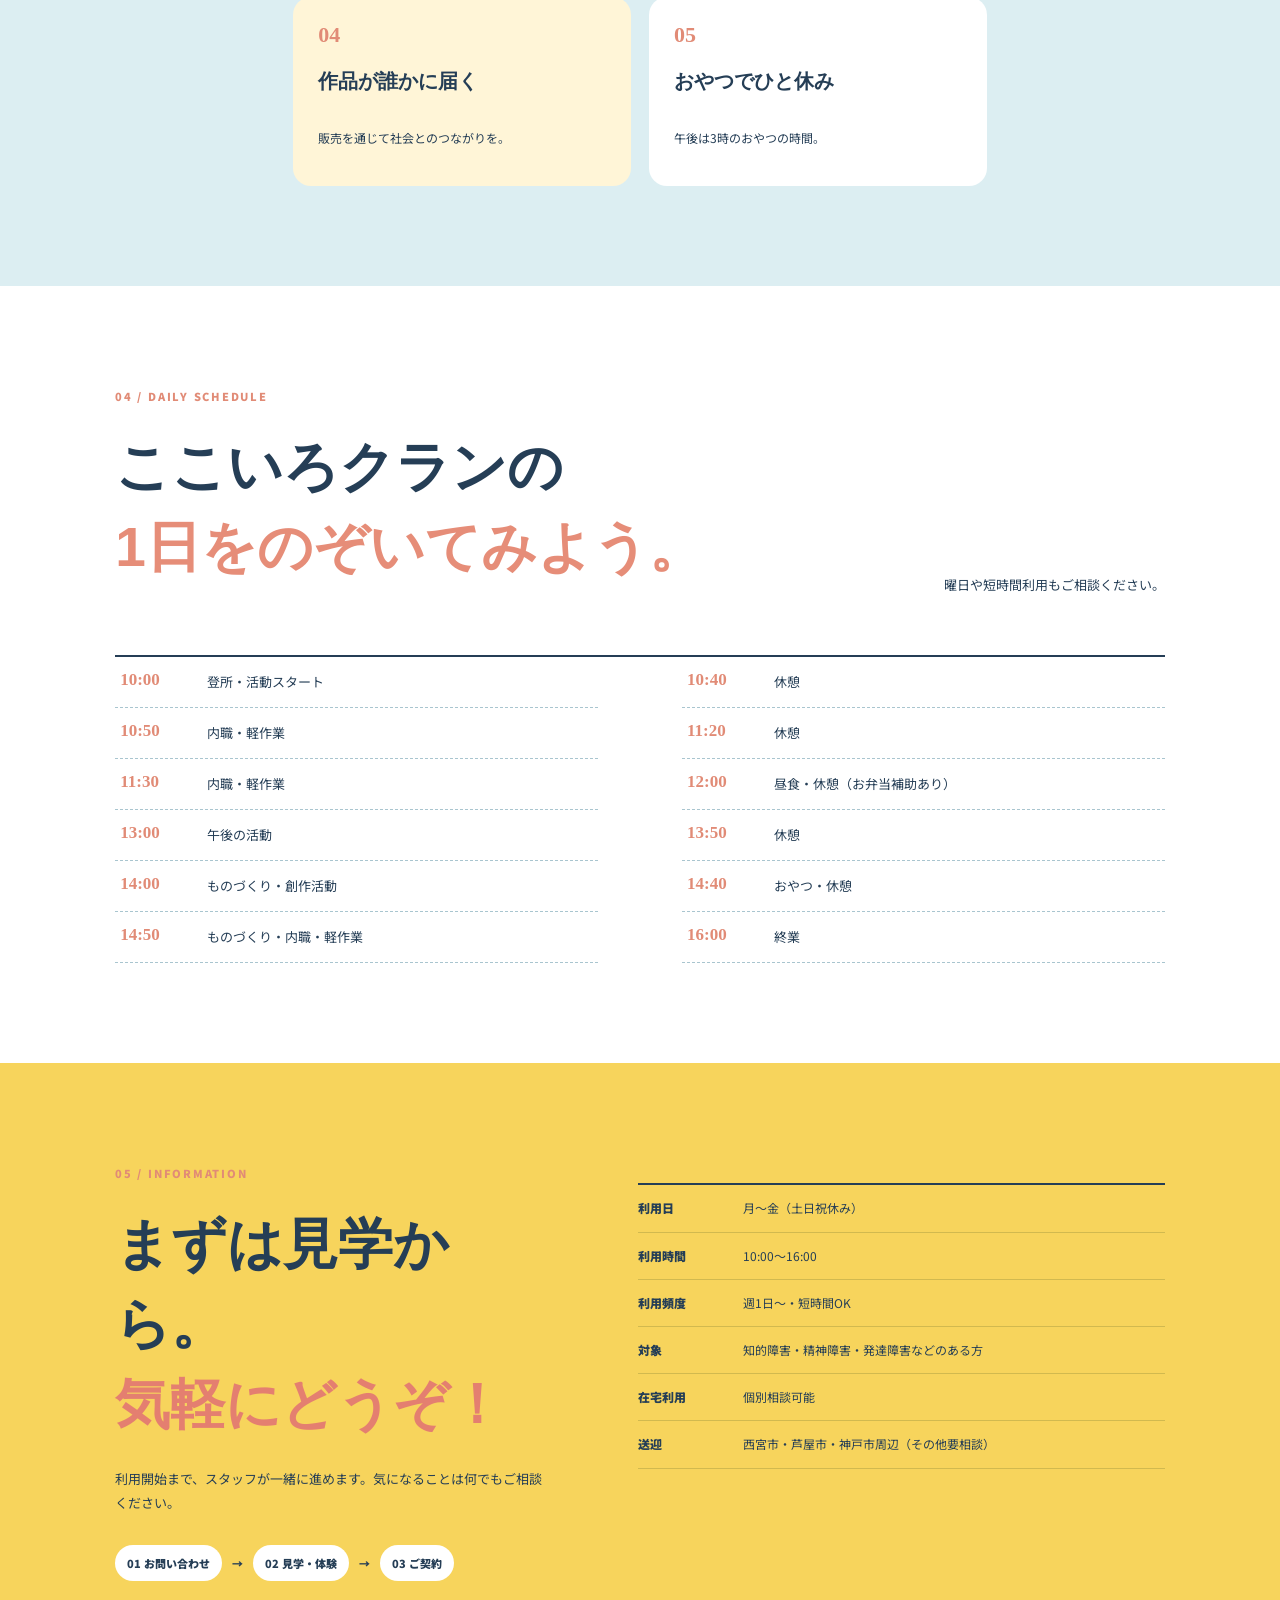
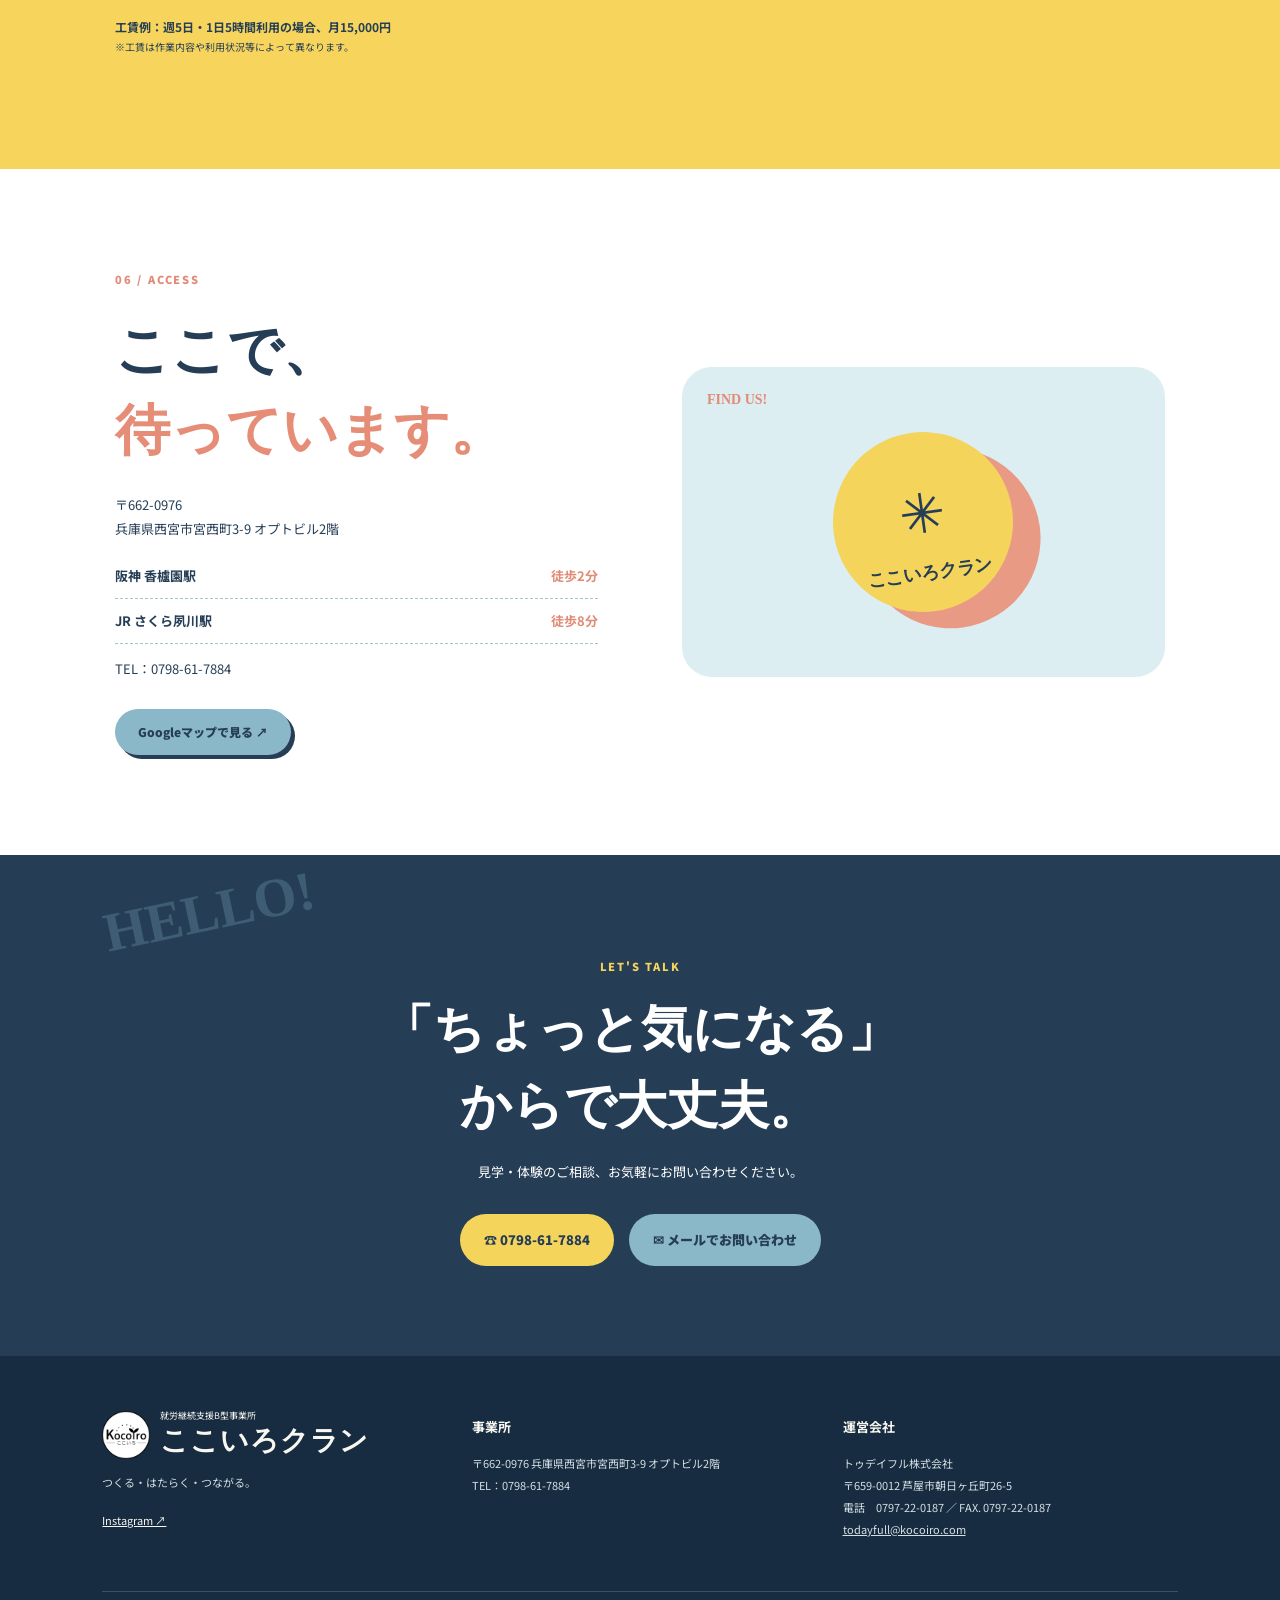
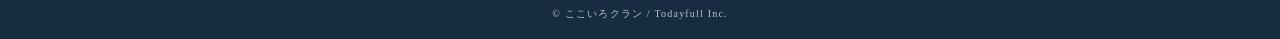
==== commit 44c7d4a4: "修正1119" ====
--- a/clan_hp_pattern_c/index.html
+++ b/clan_hp_pattern_c/index.html
@@ -12,7 +12,7 @@
 </head>
 <body>
 <header>
-  <a class="logo" href="#"><span class="logo-mark">✳</span><span><small>就労継続支援B型事業所</small><b>ここいろクラン</b></span></a>
+  <a class="logo" href="#"><img class="logo-mark-img" src="assets/kocoiro-logo.png" alt="Kocoiro ここいろのロゴ"><span><small>就労継続支援B型事業所</small><b>ここいろクラン</b></span></a>
   <button class="menu" aria-expanded="false" aria-label="メニューを開く">MENU ☰</button>
   <nav>
     <a href="#about">ここいろクランについて</a><a href="#work">お仕事</a><a href="#day">1日の流れ</a><a href="#guide">利用案内</a><a href="#access">アクセス</a>
@@ -111,7 +111,7 @@
 </main>
 <footer>
   <div class="footer-grid">
-    <div><a class="logo foot-logo" href="#"><span class="logo-mark">✳</span><span><small>就労継続支援B型事業所</small><b>ここいろクラン</b></span></a><p>つくる・はたらく・つながる。</p><a href="https://www.instagram.com/kocoiro/" target="_blank" rel="noopener">Instagram ↗</a></div>
+    <div><a class="logo foot-logo" href="#"><img class="logo-mark-img" src="assets/kocoiro-logo.png" alt="Kocoiro ここいろのロゴ"><span><small>就労継続支援B型事業所</small><b>ここいろクラン</b></span></a><p>つくる・はたらく・つながる。</p><a href="https://www.instagram.com/kocoiro/" target="_blank" rel="noopener">Instagram ↗</a></div>
     <div><b>事業所</b><p>〒662-0976 兵庫県西宮市宮西町3-9 オプトビル2階<br>TEL：0798-61-7884</p></div>
     <div><b>運営会社</b><p>トゥデイフル株式会社<br>〒659-0012 芦屋市朝日ヶ丘町26-5<br>電話　0797-22-0187 ／ FAX. 0797-22-0187<br><a href="mailto:todayfull@kocoiro.com">todayfull@kocoiro.com</a></p></div>
   </div>
--- a/clan_hp_pattern_c/style.css
+++ b/clan_hp_pattern_c/style.css
@@ -6,7 +6,7 @@
 nav{display:flex;align-items:center;gap:26px;font-size:12px;font-weight:700}
 nav a:hover{color:#e78e79}
 .logo{display:flex;align-items:center;gap:10px}
-.logo-mark{width:44px;height:44px;border-radius:50%;background:#f7d45c;color:#253e56;display:grid;place-items:center;font-size:27px}
+.logo-mark-img{width:48px;height:48px;flex:0 0 48px;display:block;object-fit:contain;background:transparent}
 .logo small,.logo b{display:block;line-height:1.2}
 .logo small{font-size:9px}
 .logo b{font:900 28px "Kosugi Maru",sans-serif;letter-spacing:.03em}
@@ -97,7 +97,6 @@
 .contact-buttons a:nth-child(2){background:#8bb8c9}
 footer{background:#172c40;color:#f8f7f0;padding:55px 8% 18px}
 .footer-grid{display:grid;grid-template-columns:1fr 1fr 1fr;gap:35px}
-.foot-logo .logo-mark{background:#f5d45c}
 .footer-grid p{font-size:11px;line-height:2;color:#d5e0e4}
 .footer-grid>div>b{font-size:13px}
 .footer-grid a:not(.logo){text-decoration:underline;font-size:11px}
